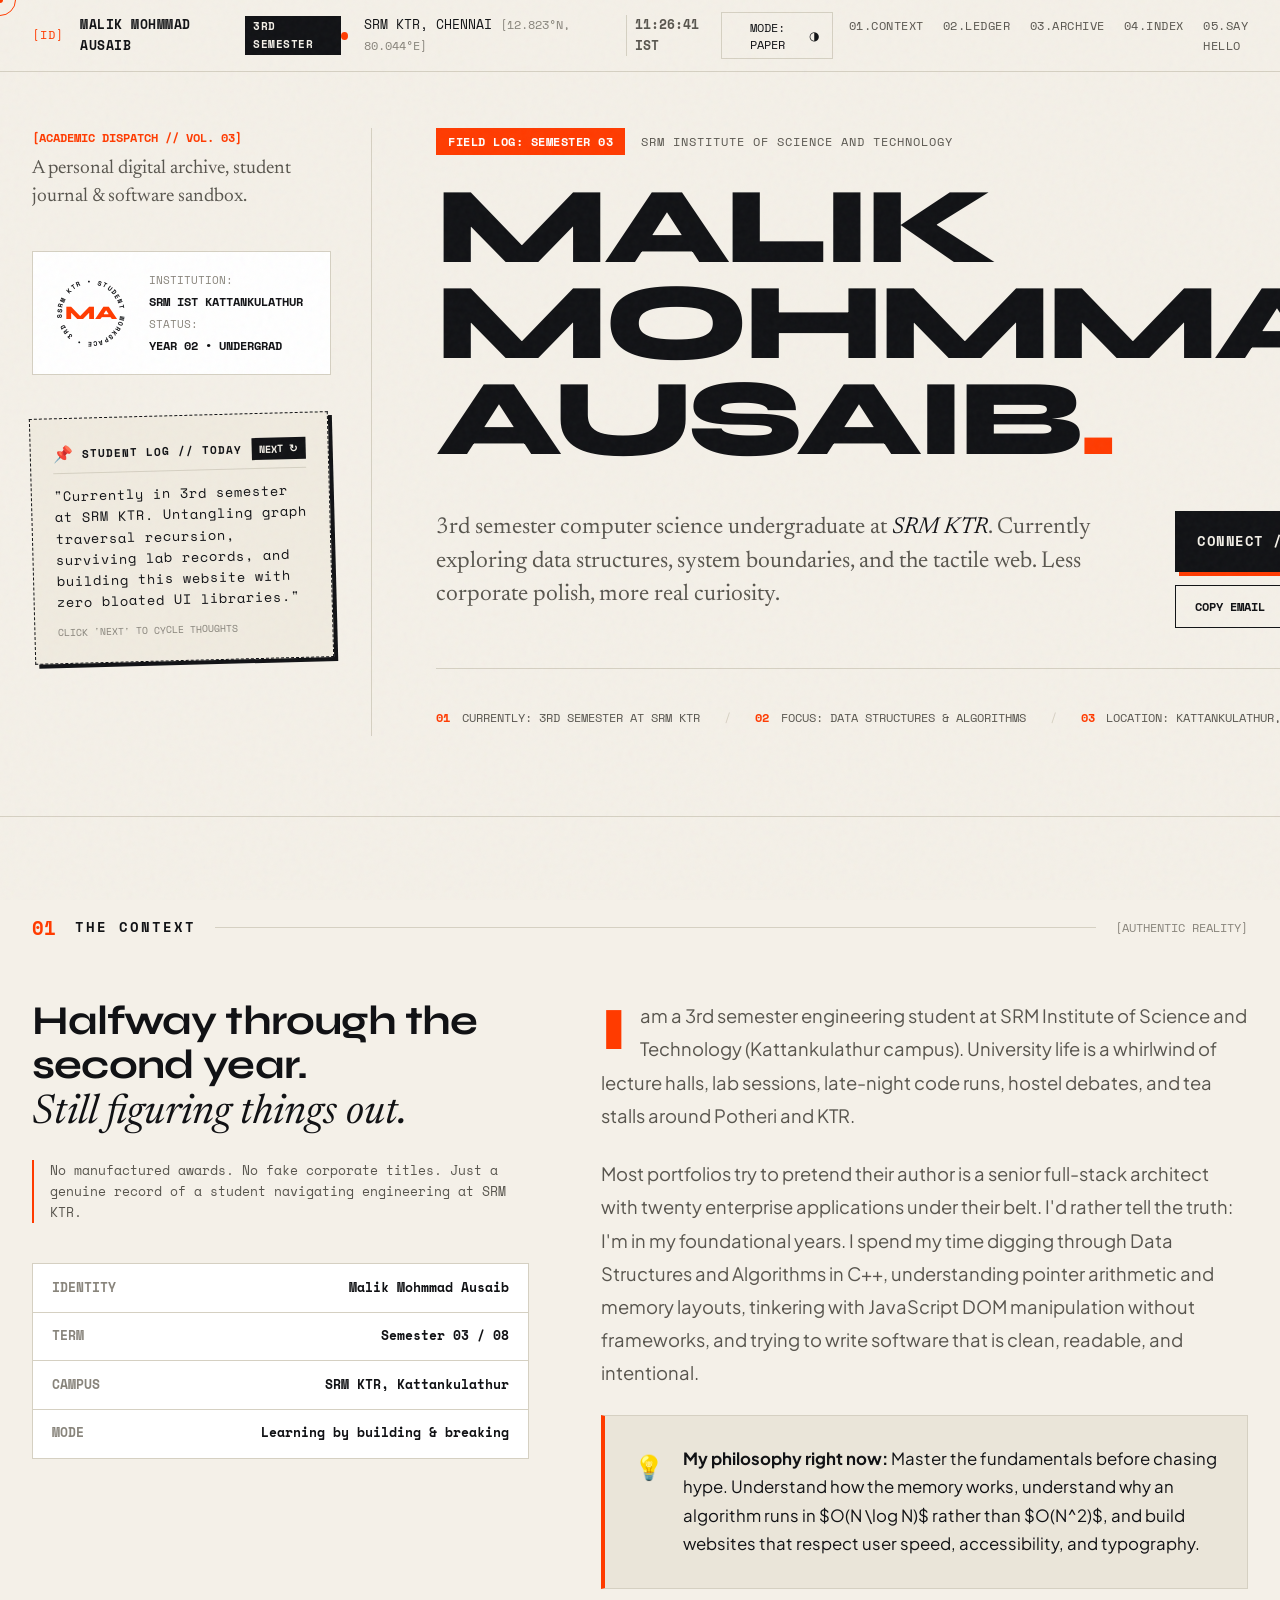
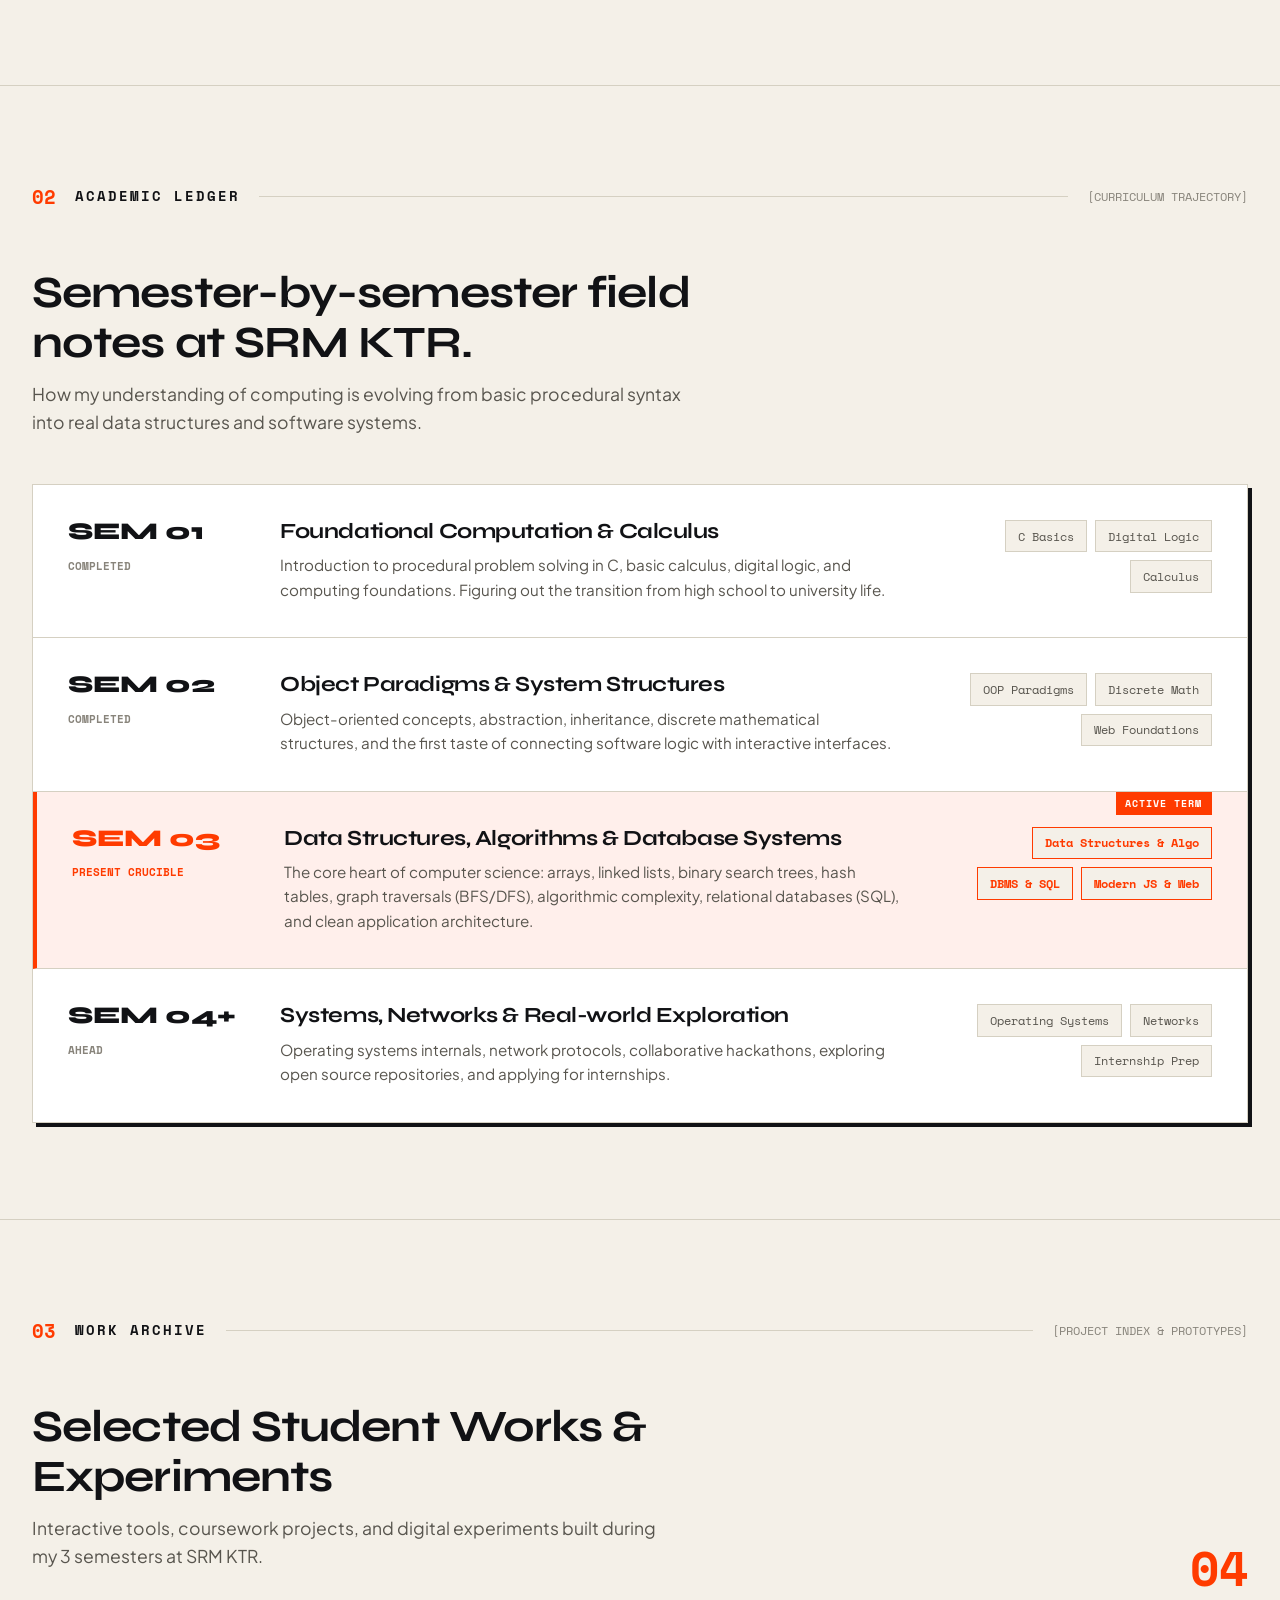
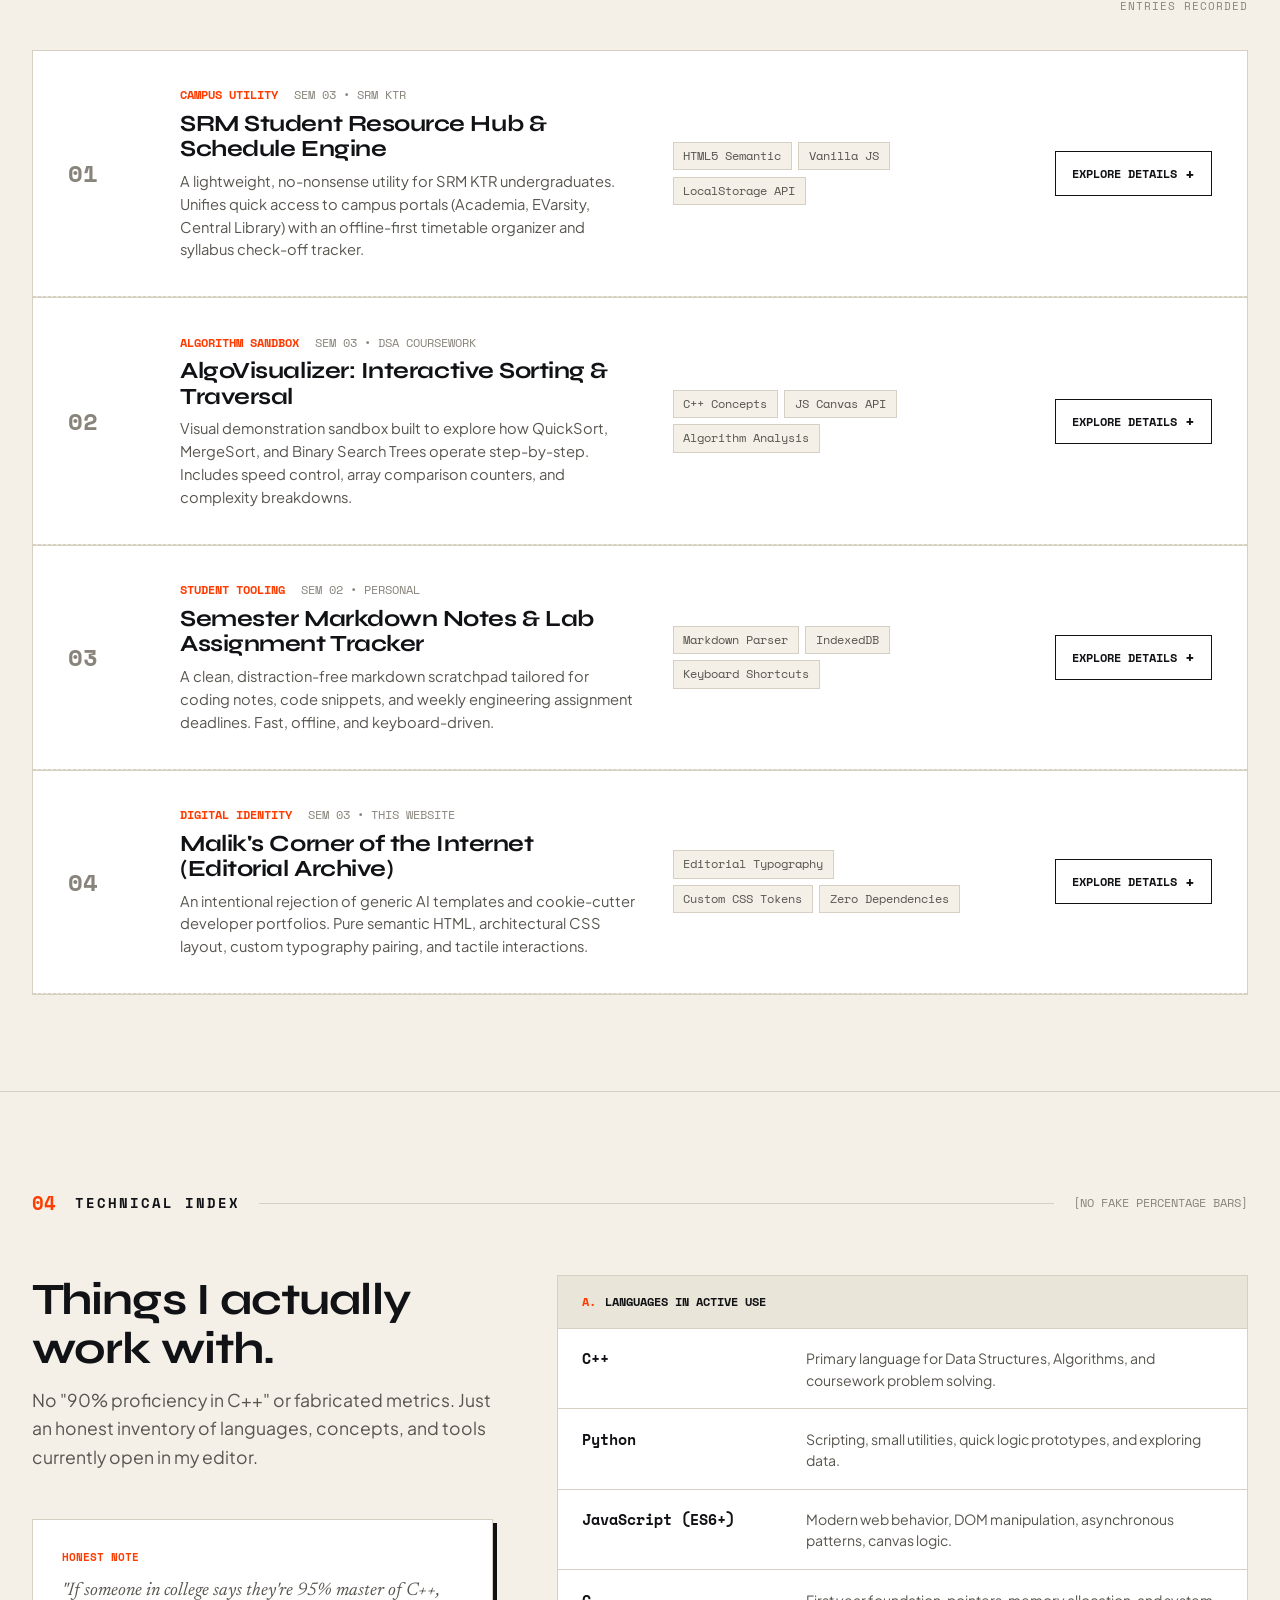
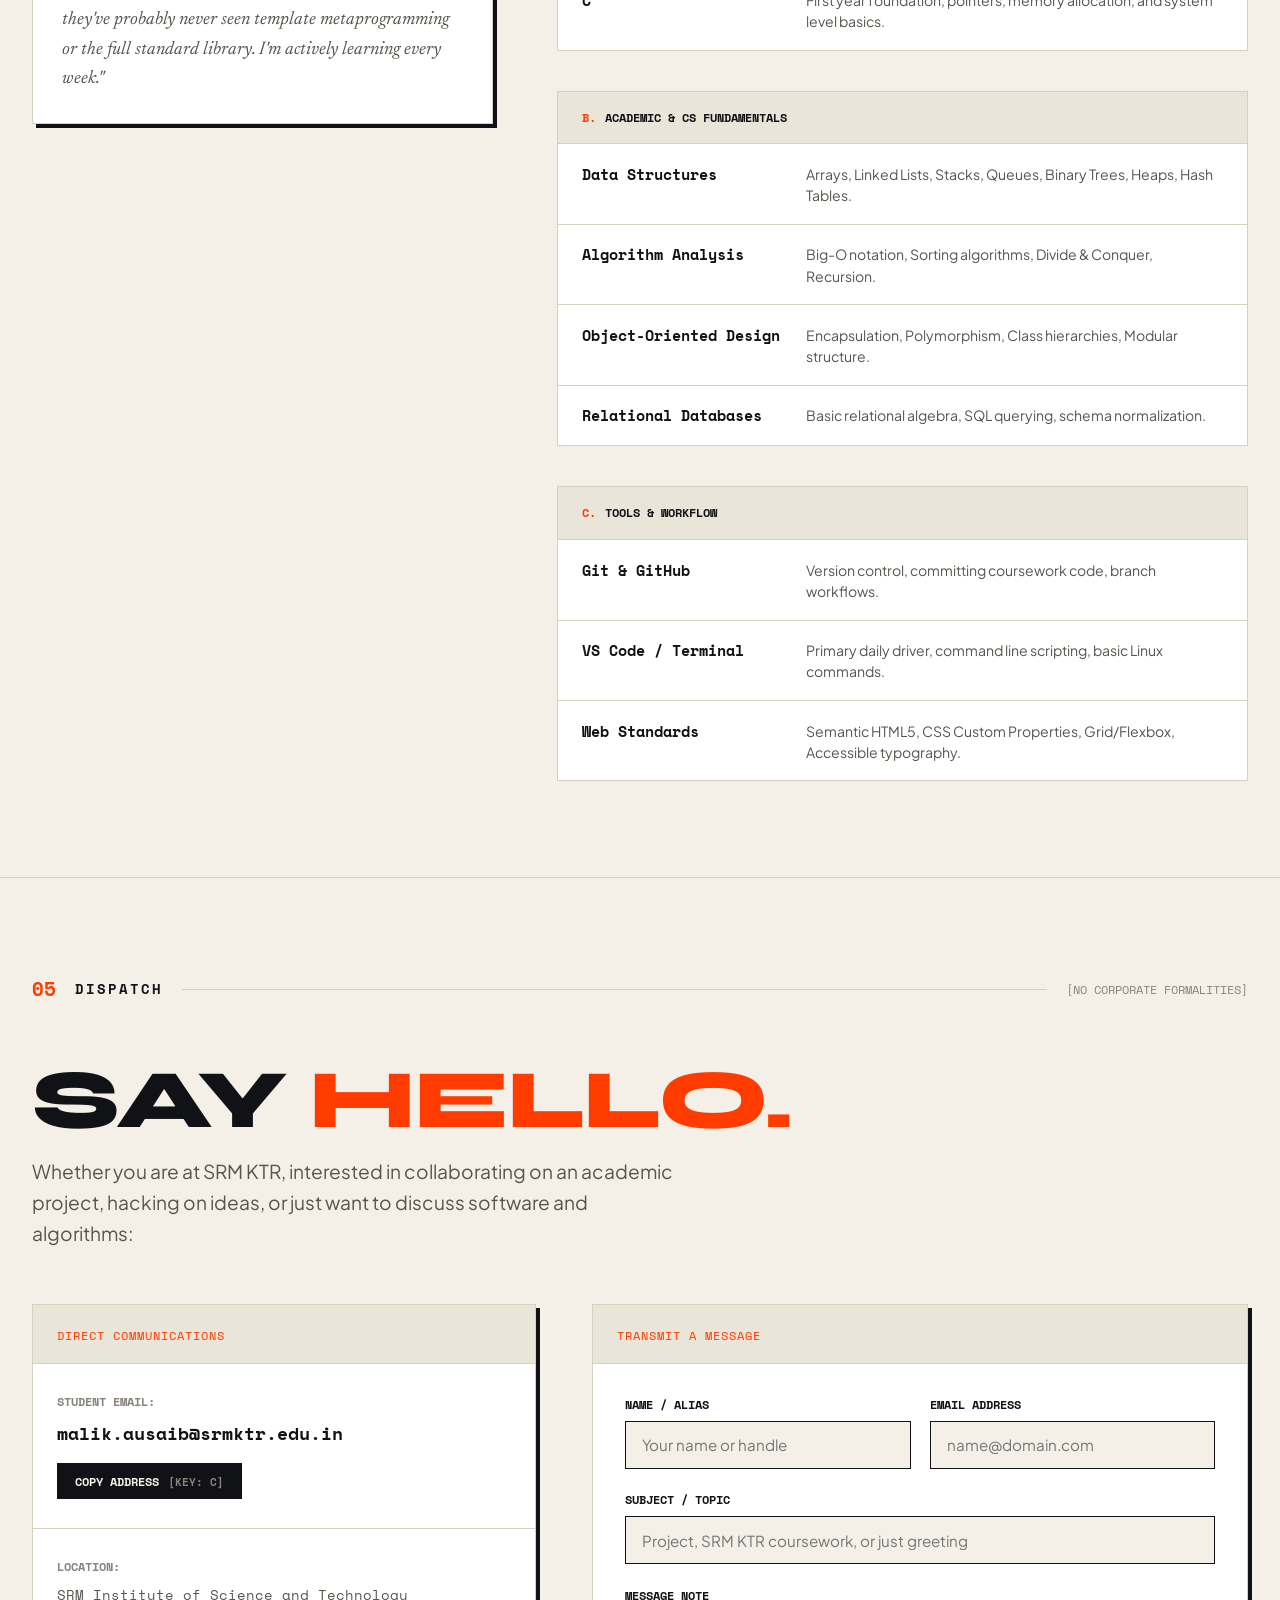
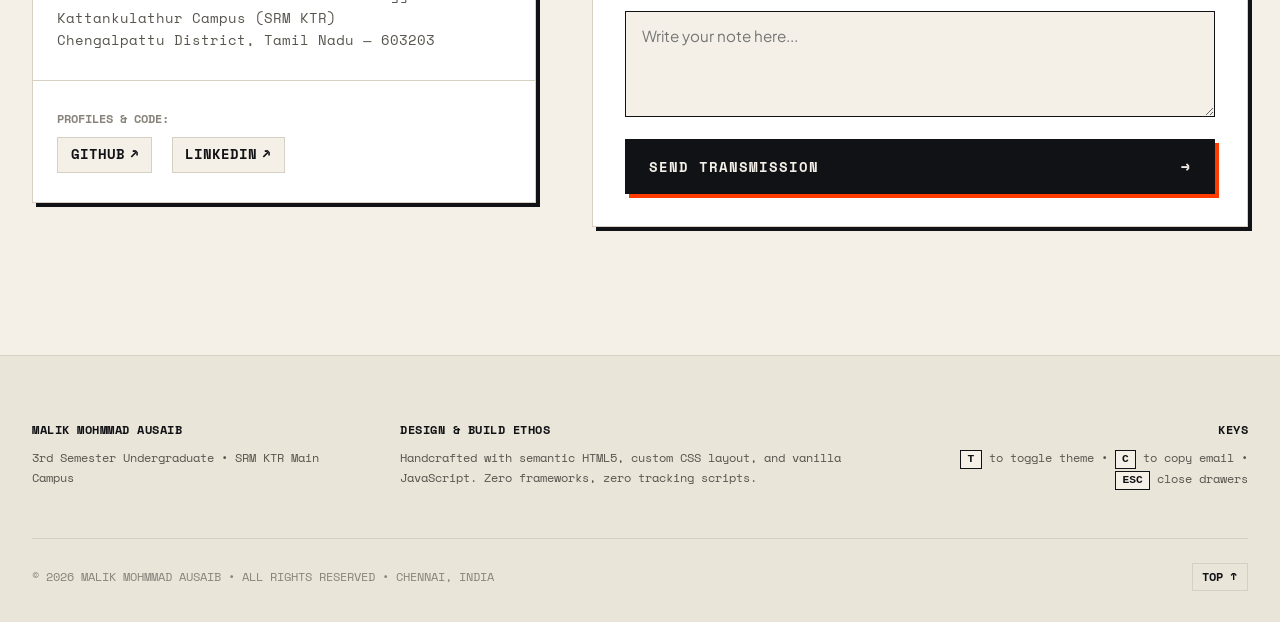
==== index.html @ dc7816d1 "Initial commit Created from https://vercel.com/new" ====
<!DOCTYPE html>
<html lang="en" data-theme="paper">
<head>
  <meta charset="UTF-8" />
  <meta name="viewport" content="width=device-width, initial-scale=1.0" />
  <title>Malik Mohmmad Ausaib — Student Index • SRM KTR (3rd Sem)</title>
  <meta name="description" content="Personal student archive & digital workspace of Malik Mohmmad Ausaib, 3rd semester undergraduate at SRM Institute of Science and Technology, Kattankulathur." />
  <meta name="keywords" content="Malik Mohmmad Ausaib, SRM KTR, SRM Institute of Science and Technology, 3rd Semester, Student Portfolio, Editorial Web, Computer Science" />
  <meta name="author" content="Malik Mohmmad Ausaib" />

  <!-- Distinctive Typography: Syne (Display), Newsreader (Editorial Serif), Space Mono (Technical Data), Plus Jakarta Sans (Reading) -->
  <link rel="preconnect" href="https://fonts.googleapis.com" />
  <link rel="preconnect" href="https://fonts.gstatic.com" crossorigin />
  <link href="https://fonts.googleapis.com/css2?family=Newsreader:ital,opsz,wght@0,6..72,300;0,6..72,400;1,6..72,300;1,6..72,400&family=Plus+Jakarta+Sans:wght@400;500;600;700&family=Space+Mono:ital,wght@0,400;0,700;1,400&family=Syne:wght@600;700;800&display=swap" rel="stylesheet" />

  <link rel="stylesheet" href="style.css" />
</head>
<body>
  <!-- Custom Subtle Cursor Follower -->
  <div class="custom-cursor" id="cursor" aria-hidden="true"></div>
  <div class="cursor-dot" id="cursor-dot" aria-hidden="true"></div>

  <!-- Noise / Paper Texture Overlay -->
  <div class="grain-overlay" aria-hidden="true"></div>

  <!-- Editorial Top Colophon & Status Bar -->
  <header class="top-bar" id="masthead">
    <div class="bar-col left-col">
      <span class="mono-label">[ID]</span>
      <a href="#cover" class="bar-name">MALIK MOHMMAD AUSAIB</a>
      <span class="sem-tag">3RD SEMESTER</span>
    </div>

    <div class="bar-col center-col">
      <span class="location-pulse"></span>
      <span class="location-text">SRM KTR, CHENNAI <span class="mono-coords">[12.823°N, 80.044°E]</span></span>
      <span class="time-readout" id="live-time">--:--:-- IST</span>
    </div>

    <div class="bar-col right-col">
      <button class="theme-toggle-btn" id="theme-toggle" aria-label="Toggle Paper / Ink Theme">
        <span class="toggle-mode-text">MODE: PAPER</span>
        <span class="toggle-icon">◑</span>
      </button>

      <nav class="quick-nav" aria-label="Quick jump">
        <a href="#context" class="q-link">01.CONTEXT</a>
        <a href="#ledger" class="q-link">02.LEDGER</a>
        <a href="#archive" class="q-link">03.ARCHIVE</a>
        <a href="#tools" class="q-link">04.INDEX</a>
        <a href="#dispatch" class="q-link">05.SAY HELLO</a>
      </nav>
    </div>
  </header>

  <main>
    <!-- Section 00: The Editorial Cover / Masthead -->
    <section class="cover-section" id="cover">
      <div class="cover-grid">
        <!-- Left Side: Editorial Details & Marginalia -->
        <div class="cover-marginalia">
          <div class="meta-block">
            <span class="meta-kicker">[ACADEMIC DISPATCH // VOL. 03]</span>
            <p class="meta-tagline">
              A personal digital archive, student journal & software sandbox.
            </p>
          </div>

          <div class="stamp-box">
            <div class="stamp-circle">
              <svg viewBox="0 0 100 100" class="rotating-text-svg">
                <path id="circlePath" d="M 50, 50 m -37, 0 a 37,37 0 1,1 74,0 a 37,37 0 1,1 -74,0" fill="transparent" />
                <text>
                  <textPath xlink:href="#circlePath">SRM KTR • STUDENT WORKSPACE • 3RD SEM •</textPath>
                </text>
              </svg>
              <span class="stamp-center">MA</span>
            </div>
            <div class="stamp-details">
              <span class="mono-sm">INSTITUTION:</span>
              <span class="bold-sm">SRM IST KATTANKULATHUR</span>
              <span class="mono-sm">STATUS:</span>
              <span class="bold-sm">YEAR 02 • UNDERGRAD</span>
            </div>
          </div>

          <!-- Interactive Student Sticky Scratchpad -->
          <div class="student-scratchpad" id="scratchpad">
            <div class="scratchpad-header">
              <span class="scratchpad-pin">📌</span>
              <span class="scratchpad-title">STUDENT LOG // TODAY</span>
              <button class="scratchpad-cycle-btn" id="cycle-note-btn" title="Cycle through student thoughts">NEXT ↻</button>
            </div>
            <p class="scratchpad-content" id="scratchpad-text">
              "Currently in 3rd semester at SRM KTR. Untangling graph traversal recursion, surviving lab records, and building this website with zero bloated UI libraries."
            </p>
            <div class="scratchpad-footer">
              <span class="scratchpad-meta">CLICK 'NEXT' TO CYCLE THOUGHTS</span>
            </div>
          </div>
        </div>

        <!-- Right Side: Massive Typographic Statement & Key Identity -->
        <div class="cover-hero-body">
          <div class="kicker-row">
            <span class="kicker-pill">FIELD LOG: SEMESTER 03</span>
            <span class="kicker-note">SRM INSTITUTE OF SCIENCE AND TECHNOLOGY</span>
          </div>

          <h1 class="monumental-name">
            <span class="name-line line-1">MALIK</span>
            <span class="name-line line-2">MOHMMAD</span>
            <span class="name-line line-3">AUSAIB<span class="period">.</span></span>
          </h1>

          <div class="cover-sub-bar">
            <p class="cover-statement">
              3rd semester computer science undergraduate at <em>SRM KTR</em>. 
              Currently exploring data structures, system boundaries, and the tactile web. 
              Less corporate polish, more real curiosity.
            </p>

            <div class="cover-actions">
              <a href="#dispatch" class="btn-editorial">
                <span>CONNECT / DISPATCH</span>
                <span class="arrow">→</span>
              </a>
              <button class="btn-text-copy" id="quick-email-copy" data-email="malik.ausaib@srmktr.edu.in">
                <span class="copy-label">COPY EMAIL</span>
                <span class="mono-email">malik.ausaib@srmktr.edu.in</span>
              </button>
            </div>
          </div>

          <div class="ticker-strip">
            <div class="ticker-item"><span>01</span> CURRENTLY: 3RD SEMESTER AT SRM KTR</div>
            <div class="ticker-divider">/</div>
            <div class="ticker-item"><span>02</span> FOCUS: DATA STRUCTURES & ALGORITHMS</div>
            <div class="ticker-divider">/</div>
            <div class="ticker-item"><span>03</span> LOCATION: KATTANKULATHUR, CHENNAI</div>
            <div class="ticker-divider">/</div>
            <div class="ticker-item"><span>04</span> STACK: C++, PYTHON, MODERN JS, VANILLA CSS</div>
          </div>
        </div>
      </div>
    </section>

    <!-- Section 01: The Situation / Real Student Context -->
    <section class="editorial-section" id="context">
      <div class="section-marker">
        <span class="marker-num">01</span>
        <span class="marker-title">THE CONTEXT</span>
        <span class="marker-line"></span>
        <span class="marker-tag">[AUTHENTIC REALITY]</span>
      </div>

      <div class="context-grid">
        <div class="context-aside">
          <h2 class="editorial-heading">
            Halfway through the second year.<br />
            <em>Still figuring things out.</em>
          </h2>
          <p class="aside-caption">
            No manufactured awards. No fake corporate titles. Just a genuine record of a student navigating engineering at SRM KTR.
          </p>

          <div class="vital-specs">
            <div class="spec-row">
              <span class="spec-key">IDENTITY</span>
              <span class="spec-val">Malik Mohmmad Ausaib</span>
            </div>
            <div class="spec-row">
              <span class="spec-key">TERM</span>
              <span class="spec-val">Semester 03 / 08</span>
            </div>
            <div class="spec-row">
              <span class="spec-key">CAMPUS</span>
              <span class="spec-val">SRM KTR, Kattankulathur</span>
            </div>
            <div class="spec-row">
              <span class="spec-key">MODE</span>
              <span class="spec-val">Learning by building & breaking</span>
            </div>
          </div>
        </div>

        <div class="context-narrative">
          <div class="narrative-paragraph drop-cap-para">
            I am a 3rd semester engineering student at SRM Institute of Science and Technology (Kattankulathur campus). University life is a whirlwind of lecture halls, lab sessions, late-night code runs, hostel debates, and tea stalls around Potheri and KTR.
          </div>
          <div class="narrative-paragraph">
            Most portfolios try to pretend their author is a senior full-stack architect with twenty enterprise applications under their belt. I'd rather tell the truth: I'm in my foundational years. I spend my time digging through Data Structures and Algorithms in C++, understanding pointer arithmetic and memory layouts, tinkering with JavaScript DOM manipulation without frameworks, and trying to write software that is clean, readable, and intentional.
          </div>
          <div class="narrative-paragraph highlight-box">
            <span class="box-icon">💡</span>
            <p>
              <strong>My philosophy right now:</strong> Master the fundamentals before chasing hype. Understand how the memory works, understand why an algorithm runs in $O(N \log N)$ rather than $O(N^2)$, and build websites that respect user speed, accessibility, and typography.
            </p>
          </div>
        </div>
      </div>
    </section>

    <!-- Section 02: Academic Ledger / Semester Logbook -->
    <section class="editorial-section" id="ledger">
      <div class="section-marker">
        <span class="marker-num">02</span>
        <span class="marker-title">ACADEMIC LEDGER</span>
        <span class="marker-line"></span>
        <span class="marker-tag">[CURRICULUM TRAJECTORY]</span>
      </div>

      <div class="ledger-intro">
        <h2 class="sub-editorial-title">Semester-by-semester field notes at SRM KTR.</h2>
        <p class="sub-editorial-desc">
          How my understanding of computing is evolving from basic procedural syntax into real data structures and software systems.
        </p>
      </div>

      <div class="ledger-table">
        <!-- Row 01 -->
        <div class="ledger-row completed">
          <div class="ledger-col-sem">
            <span class="sem-badge">SEM 01</span>
            <span class="sem-status">COMPLETED</span>
          </div>
          <div class="ledger-col-focus">
            <h3>Foundational Computation & Calculus</h3>
            <p>Introduction to procedural problem solving in C, basic calculus, digital logic, and computing foundations. Figuring out the transition from high school to university life.</p>
          </div>
          <div class="ledger-col-artifacts">
            <span class="artifact-tag">C Basics</span>
            <span class="artifact-tag">Digital Logic</span>
            <span class="artifact-tag">Calculus</span>
          </div>
        </div>

        <!-- Row 02 -->
        <div class="ledger-row completed">
          <div class="ledger-col-sem">
            <span class="sem-badge">SEM 02</span>
            <span class="sem-status">COMPLETED</span>
          </div>
          <div class="ledger-col-focus">
            <h3>Object Paradigms & System Structures</h3>
            <p>Object-oriented concepts, abstraction, inheritance, discrete mathematical structures, and the first taste of connecting software logic with interactive interfaces.</p>
          </div>
          <div class="ledger-col-artifacts">
            <span class="artifact-tag">OOP Paradigms</span>
            <span class="artifact-tag">Discrete Math</span>
            <span class="artifact-tag">Web Foundations</span>
          </div>
        </div>

        <!-- Row 03 (Active Term!) -->
        <div class="ledger-row current active-ledger-row">
          <div class="current-indicator">ACTIVE TERM</div>
          <div class="ledger-col-sem">
            <span class="sem-badge current-sem">SEM 03</span>
            <span class="sem-status in-progress">PRESENT CRUCIBLE</span>
          </div>
          <div class="ledger-col-focus">
            <h3>Data Structures, Algorithms & Database Systems</h3>
            <p>The core heart of computer science: arrays, linked lists, binary search trees, hash tables, graph traversals (BFS/DFS), algorithmic complexity, relational databases (SQL), and clean application architecture.</p>
          </div>
          <div class="ledger-col-artifacts">
            <span class="artifact-tag highlight">Data Structures & Algo</span>
            <span class="artifact-tag highlight">DBMS & SQL</span>
            <span class="artifact-tag highlight">Modern JS & Web</span>
          </div>
        </div>

        <!-- Row 04 -->
        <div class="ledger-row upcoming">
          <div class="ledger-col-sem">
            <span class="sem-badge">SEM 04+</span>
            <span class="sem-status">AHEAD</span>
          </div>
          <div class="ledger-col-focus">
            <h3>Systems, Networks & Real-world Exploration</h3>
            <p>Operating systems internals, network protocols, collaborative hackathons, exploring open source repositories, and applying for internships.</p>
          </div>
          <div class="ledger-col-artifacts">
            <span class="artifact-tag">Operating Systems</span>
            <span class="artifact-tag">Networks</span>
            <span class="artifact-tag">Internship Prep</span>
          </div>
        </div>
      </div>
    </section>

    <!-- Section 03: The Work & Experiments Archive -->
    <section class="editorial-section" id="archive">
      <div class="section-marker">
        <span class="marker-num">03</span>
        <span class="marker-title">WORK ARCHIVE</span>
        <span class="marker-line"></span>
        <span class="marker-tag">[PROJECT INDEX & PROTOTYPES]</span>
      </div>

      <div class="archive-header-row">
        <div>
          <h2 class="sub-editorial-title">Selected Student Works & Experiments</h2>
          <p class="sub-editorial-desc">Interactive tools, coursework projects, and digital experiments built during my 3 semesters at SRM KTR.</p>
        </div>
        <div class="archive-counter">
          <span class="count-num">04</span>
          <span class="count-label">ENTRIES RECORDED</span>
        </div>
      </div>

      <!-- Editorial Index List (Not generic cards!) -->
      <div class="archive-list">
        <!-- Entry 01 -->
        <article class="archive-entry" data-index="01">
          <div class="entry-main-row">
            <div class="entry-col-num">01</div>
            <div class="entry-col-info">
              <div class="entry-meta">
                <span class="entry-type">CAMPUS UTILITY</span>
                <span class="entry-term">SEM 03 • SRM KTR</span>
              </div>
              <h3 class="entry-title">SRM Student Resource Hub & Schedule Engine</h3>
              <p class="entry-brief">
                A lightweight, no-nonsense utility for SRM KTR undergraduates. Unifies quick access to campus portals (Academia, EVarsity, Central Library) with an offline-first timetable organizer and syllabus check-off tracker.
              </p>
            </div>
            <div class="entry-col-tech">
              <span>HTML5 Semantic</span>
              <span>Vanilla JS</span>
              <span>LocalStorage API</span>
            </div>
            <div class="entry-col-action">
              <button class="entry-expand-btn" aria-expanded="false" onclick="toggleEntryDetails(this)">
                <span class="btn-text">EXPLORE DETAILS</span>
                <span class="btn-symbol">+</span>
              </button>
            </div>
          </div>
          <div class="entry-drawer">
            <div class="drawer-inner">
              <div class="drawer-block">
                <h4>THE MOTIVATION</h4>
                <p>Navigating different SRM portals between lectures on mobile networks was frustratingly slow. Built this lightweight single-file web tool to store timetable sessions locally and provide immediate 1-tap links without authentication timeouts.</p>
              </div>
              <div class="drawer-block">
                <h4>WHAT I LEARNED</h4>
                <p>Handling client-side persistence with LocalStorage, designing for mobile viewport constraints, and avoiding bulky third-party CSS dependencies.</p>
              </div>
            </div>
          </div>
        </article>

        <!-- Entry 02 -->
        <article class="archive-entry" data-index="02">
          <div class="entry-main-row">
            <div class="entry-col-num">02</div>
            <div class="entry-col-info">
              <div class="entry-meta">
                <span class="entry-type">ALGORITHM SANDBOX</span>
                <span class="entry-term">SEM 03 • DSA COURSEWORK</span>
              </div>
              <h3 class="entry-title">AlgoVisualizer: Interactive Sorting & Traversal</h3>
              <p class="entry-brief">
                Visual demonstration sandbox built to explore how QuickSort, MergeSort, and Binary Search Trees operate step-by-step. Includes speed control, array comparison counters, and complexity breakdowns.
              </p>
            </div>
            <div class="entry-col-tech">
              <span>C++ Concepts</span>
              <span>JS Canvas API</span>
              <span>Algorithm Analysis</span>
            </div>
            <div class="entry-col-action">
              <button class="entry-expand-btn" aria-expanded="false" onclick="toggleEntryDetails(this)">
                <span class="btn-text">EXPLORE DETAILS</span>
                <span class="btn-symbol">+</span>
              </button>
            </div>
          </div>
          <div class="entry-drawer">
            <div class="drawer-inner">
              <div class="drawer-block">
                <h4>THE MOTIVATION</h4>
                <p>Understanding recursion trees and partition logic in QuickSort was difficult purely through static blackboard diagrams in class. Building the visualizer helped lock in invariant states.</p>
              </div>
              <div class="drawer-block">
                <h4>WHAT I LEARNED</h4>
                <p>Timing functions in asynchronous JavaScript, asynchronous step queues, and mapping algorithmic operations to HTML5 Canvas frame renders.</p>
              </div>
            </div>
          </div>
        </article>

        <!-- Entry 03 -->
        <article class="archive-entry" data-index="03">
          <div class="entry-main-row">
            <div class="entry-col-num">03</div>
            <div class="entry-col-info">
              <div class="entry-meta">
                <span class="entry-type">STUDENT TOOLING</span>
                <span class="entry-term">SEM 02 • PERSONAL</span>
              </div>
              <h3 class="entry-title">Semester Markdown Notes & Lab Assignment Tracker</h3>
              <p class="entry-brief">
                A clean, distraction-free markdown scratchpad tailored for coding notes, code snippets, and weekly engineering assignment deadlines. Fast, offline, and keyboard-driven.
              </p>
            </div>
            <div class="entry-col-tech">
              <span>Markdown Parser</span>
              <span>IndexedDB</span>
              <span>Keyboard Shortcuts</span>
            </div>
            <div class="entry-col-action">
              <button class="entry-expand-btn" aria-expanded="false" onclick="toggleEntryDetails(this)">
                <span class="btn-text">EXPLORE DETAILS</span>
                <span class="btn-symbol">+</span>
              </button>
            </div>
          </div>
          <div class="entry-drawer">
            <div class="drawer-inner">
              <div class="drawer-block">
                <h4>THE MOTIVATION</h4>
                <p>Commercial note apps are overloaded with bloat and slow load times. I needed something that opened in 50 milliseconds during laboratory sessions to paste code snippets.</p>
              </div>
              <div class="drawer-block">
                <h4>WHAT I LEARNED</h4>
                <p>Building custom regex-based markdown parsers, managing browser tab focus, and local file exports via JavaScript Blob API.</p>
              </div>
            </div>
          </div>
        </article>

        <!-- Entry 04 -->
        <article class="archive-entry" data-index="04">
          <div class="entry-main-row">
            <div class="entry-col-num">04</div>
            <div class="entry-col-info">
              <div class="entry-meta">
                <span class="entry-type">DIGITAL IDENTITY</span>
                <span class="entry-term">SEM 03 • THIS WEBSITE</span>
              </div>
              <h3 class="entry-title">Malik's Corner of the Internet (Editorial Archive)</h3>
              <p class="entry-brief">
                An intentional rejection of generic AI templates and cookie-cutter developer portfolios. Pure semantic HTML, architectural CSS layout, custom typography pairing, and tactile interactions.
              </p>
            </div>
            <div class="entry-col-tech">
              <span>Editorial Typography</span>
              <span>Custom CSS Tokens</span>
              <span>Zero Dependencies</span>
            </div>
            <div class="entry-col-action">
              <button class="entry-expand-btn" aria-expanded="false" onclick="toggleEntryDetails(this)">
                <span class="btn-text">EXPLORE DETAILS</span>
                <span class="btn-symbol">+</span>
              </button>
            </div>
          </div>
          <div class="entry-drawer">
            <div class="drawer-inner">
              <div class="drawer-block">
                <h4>THE MOTIVATION</h4>
                <p>To have an honest personal corner on the web that represents who I actually am as a 3rd semester student at SRM KTR, without the corporate veneer.</p>
              </div>
              <div class="drawer-block">
                <h4>WHAT I LEARNED</h4>
                <p>High-contrast typographic hierarchy, accessible theme flipping, and designing personality-driven interfaces that load under 100ms.</p>
              </div>
            </div>
          </div>
        </article>
      </div>
    </section>

    <!-- Section 04: Technical Index / What I Actually Work With -->
    <section class="editorial-section" id="tools">
      <div class="section-marker">
        <span class="marker-num">04</span>
        <span class="marker-title">TECHNICAL INDEX</span>
        <span class="marker-line"></span>
        <span class="marker-tag">[NO FAKE PERCENTAGE BARS]</span>
      </div>

      <div class="tools-grid">
        <div class="tools-intro">
          <h2 class="sub-editorial-title">Things I actually work with.</h2>
          <p class="sub-editorial-desc">
            No "90% proficiency in C++" or fabricated metrics. Just an honest inventory of languages, concepts, and tools currently open in my editor.
          </p>

          <div class="student-quote-card">
            <span class="quote-tag">HONEST NOTE</span>
            <p>"If someone in college says they're 95% master of C++, they've probably never seen template metaprogramming or the full standard library. I'm actively learning every week."</p>
          </div>
        </div>

        <div class="tools-directory">
          <!-- Category 1 -->
          <div class="directory-group">
            <div class="group-header">
              <span class="group-num">A.</span>
              <span class="group-name">LANGUAGES IN ACTIVE USE</span>
            </div>
            <div class="group-items">
              <div class="tech-row">
                <span class="tech-name">C++</span>
                <span class="tech-annotation">Primary language for Data Structures, Algorithms, and coursework problem solving.</span>
              </div>
              <div class="tech-row">
                <span class="tech-name">Python</span>
                <span class="tech-annotation">Scripting, small utilities, quick logic prototypes, and exploring data.</span>
              </div>
              <div class="tech-row">
                <span class="tech-name">JavaScript (ES6+)</span>
                <span class="tech-annotation">Modern web behavior, DOM manipulation, asynchronous patterns, canvas logic.</span>
              </div>
              <div class="tech-row">
                <span class="tech-name">C</span>
                <span class="tech-annotation">First year foundation, pointers, memory allocation, and system level basics.</span>
              </div>
            </div>
          </div>

          <!-- Category 2 -->
          <div class="directory-group">
            <div class="group-header">
              <span class="group-num">B.</span>
              <span class="group-name">ACADEMIC & CS FUNDAMENTALS</span>
            </div>
            <div class="group-items">
              <div class="tech-row">
                <span class="tech-name">Data Structures</span>
                <span class="tech-annotation">Arrays, Linked Lists, Stacks, Queues, Binary Trees, Heaps, Hash Tables.</span>
              </div>
              <div class="tech-row">
                <span class="tech-name">Algorithm Analysis</span>
                <span class="tech-annotation">Big-O notation, Sorting algorithms, Divide & Conquer, Recursion.</span>
              </div>
              <div class="tech-row">
                <span class="tech-name">Object-Oriented Design</span>
                <span class="tech-annotation">Encapsulation, Polymorphism, Class hierarchies, Modular structure.</span>
              </div>
              <div class="tech-row">
                <span class="tech-name">Relational Databases</span>
                <span class="tech-annotation">Basic relational algebra, SQL querying, schema normalization.</span>
              </div>
            </div>
          </div>

          <!-- Category 3 -->
          <div class="directory-group">
            <div class="group-header">
              <span class="group-num">C.</span>
              <span class="group-name">TOOLS & WORKFLOW</span>
            </div>
            <div class="group-items">
              <div class="tech-row">
                <span class="tech-name">Git & GitHub</span>
                <span class="tech-annotation">Version control, committing coursework code, branch workflows.</span>
              </div>
              <div class="tech-row">
                <span class="tech-name">VS Code / Terminal</span>
                <span class="tech-annotation">Primary daily driver, command line scripting, basic Linux commands.</span>
              </div>
              <div class="tech-row">
                <span class="tech-name">Web Standards</span>
                <span class="tech-annotation">Semantic HTML5, CSS Custom Properties, Grid/Flexbox, Accessible typography.</span>
              </div>
            </div>
          </div>
        </div>
      </div>
    </section>

    <!-- Section 05: Dispatch / Say Hello -->
    <section class="editorial-section dispatch-section" id="dispatch">
      <div class="section-marker">
        <span class="marker-num">05</span>
        <span class="marker-title">DISPATCH</span>
        <span class="marker-line"></span>
        <span class="marker-tag">[NO CORPORATE FORMALITIES]</span>
      </div>

      <div class="dispatch-container">
        <div class="dispatch-masthead">
          <h2 class="dispatch-big-text">
            SAY <span class="accent-text">HELLO.</span>
          </h2>
          <p class="dispatch-subtitle">
            Whether you are at SRM KTR, interested in collaborating on an academic project, hacking on ideas, or just want to discuss software and algorithms:
          </p>
        </div>

        <div class="dispatch-grid">
          <!-- Left: Direct Contact Options -->
          <div class="dispatch-links-card">
            <div class="dispatch-card-header">
              <span class="mono-label">DIRECT COMMUNICATIONS</span>
            </div>

            <!-- Email Box -->
            <div class="email-action-box">
              <span class="box-label">STUDENT EMAIL:</span>
              <a href="mailto:malik.ausaib@srmktr.edu.in" class="email-link" id="email-link-text">malik.ausaib@srmktr.edu.in</a>
              <button class="btn-copy-tactile" id="copy-email-btn" title="Click to copy to clipboard">
                <span id="copy-btn-label">COPY ADDRESS</span>
                <span class="key-shortcut">[KEY: C]</span>
              </button>
            </div>

            <!-- Location & Campus Box -->
            <div class="campus-location-box">
              <span class="box-label">LOCATION:</span>
              <p class="campus-address">
                SRM Institute of Science and Technology<br />
                Kattankulathur Campus (SRM KTR)<br />
                Chengalpattu District, Tamil Nadu — 603203
              </p>
            </div>

            <!-- Social Links -->
            <div class="social-channels">
              <span class="box-label">PROFILES & CODE:</span>
              <div class="social-row">
                <a href="https://github.com" target="_blank" rel="noopener noreferrer" class="social-text-link">
                  <span>GITHUB</span>
                  <span class="arrow-diag">↗</span>
                </a>
                <a href="https://linkedin.com" target="_blank" rel="noopener noreferrer" class="social-text-link">
                  <span>LINKEDIN</span>
                  <span class="arrow-diag">↗</span>
                </a>
              </div>
            </div>
          </div>

          <!-- Right: Minimalist Message Form -->
          <div class="dispatch-form-card">
            <div class="dispatch-card-header">
              <span class="mono-label">TRANSMIT A MESSAGE</span>
            </div>

            <form class="minimal-form" id="student-contact-form">
              <div class="form-row">
                <div class="form-field">
                  <label for="form-name">NAME / ALIAS</label>
                  <input type="text" id="form-name" name="name" placeholder="Your name or handle" required />
                </div>
                <div class="form-field">
                  <label for="form-email">EMAIL ADDRESS</label>
                  <input type="email" id="form-email" name="email" placeholder="name@domain.com" required />
                </div>
              </div>

              <div class="form-field">
                <label for="form-subject">SUBJECT / TOPIC</label>
                <input type="text" id="form-subject" name="subject" placeholder="Project, SRM KTR coursework, or just greeting" required />
              </div>

              <div class="form-field">
                <label for="form-message">MESSAGE NOTE</label>
                <textarea id="form-message" name="message" rows="4" placeholder="Write your note here..." required></textarea>
              </div>

              <button type="submit" class="btn-submit-editorial" id="form-submit-btn">
                <span>SEND TRANSMISSION</span>
                <span class="btn-arrow">→</span>
              </button>

              <div class="form-toast" id="form-toast" role="status" aria-live="polite"></div>
            </form>
          </div>
        </div>
      </div>
    </section>
  </main>

  <!-- Editorial Colophon Footer -->
  <footer class="colophon-footer">
    <div class="colophon-inner">
      <div class="colophon-block">
        <span class="colophon-title">MALIK MOHMMAD AUSAIB</span>
        <p class="colophon-desc">3rd Semester Undergraduate • SRM KTR Main Campus</p>
      </div>

      <div class="colophon-block">
        <span class="colophon-title">DESIGN & BUILD ETHOS</span>
        <p class="colophon-desc">Handcrafted with semantic HTML5, custom CSS layout, and vanilla JavaScript. Zero frameworks, zero tracking scripts.</p>
      </div>

      <div class="colophon-block text-right">
        <span class="colophon-title">KEYS</span>
        <p class="colophon-desc"><kbd>T</kbd> to toggle theme • <kbd>C</kbd> to copy email • <kbd>ESC</kbd> close drawers</p>
      </div>
    </div>
    <div class="colophon-bottom">
      <span>© 2026 MALIK MOHMMAD AUSAIB • ALL RIGHTS RESERVED • CHENNAI, INDIA</span>
      <a href="#cover" class="back-to-top">TOP ↑</a>
    </div>
  </footer>

  <!-- Notification Banner -->
  <div class="tactile-banner" id="banner" role="alert" aria-live="polite">
    <span class="banner-dot"></span>
    <span class="banner-text" id="banner-text">Email address copied to clipboard.</span>
  </div>

  <script src="app.js"></script>
</body>
</html>
---- style.css ----
/* ==========================================================================
   Malik Mohmmad Ausaib — Student Workspace & Digital Identity
   Style: Editorial Archive • Warm Paper / Obsidian Ink • Asymmetric Brutalism
   SRM KTR • 3rd Semester
   ========================================================================== */

:root {
  /* Theme: Paper (Default) */
  --bg-canvas: #f4f0e8;
  --bg-surface: #eae5d9;
  --bg-card: #ffffff;
  --bg-card-tint: #f0ebe0;
  --text-ink: #111215;
  --text-secondary: #58554e;
  --text-muted: #88847b;
  --rule: #d5d0c2;
  --rule-dark: #111215;

  /* Signature Accent */
  --accent: #ff3b00; /* Electric Vermilion */
  --accent-tint: rgba(255, 59, 0, 0.08);
  --accent-contrast: #ffffff;

  /* Typography */
  --font-display: 'Syne', -apple-system, sans-serif;
  --font-serif: 'Newsreader', Georgia, serif;
  --font-mono: 'Space Mono', monospace;
  --font-sans: 'Plus Jakarta Sans', -apple-system, sans-serif;

  /* Shadows & Tactile Borders */
  --shadow-hard: 4px 4px 0 var(--text-ink);
  --shadow-hard-lg: 8px 8px 0 var(--text-ink);
  --shadow-hard-accent: 4px 4px 0 var(--accent);

  /* Transitions */
  --ease-snappy: cubic-bezier(0.16, 1, 0.3, 1);
  --speed: 0.25s;
}

/* Invert Mode: Obsidian Ink */
[data-theme="ink"] {
  --bg-canvas: #0c0d10;
  --bg-surface: #14161c;
  --bg-card: #181a22;
  --bg-card-tint: #1c1e28;
  --text-ink: #f2efe7;
  --text-secondary: #a29e94;
  --text-muted: #6e6a62;
  --rule: #262933;
  --rule-dark: #f2efe7;

  --accent: #ff4714;
  --accent-tint: rgba(255, 71, 20, 0.15);
  --accent-contrast: #0c0d10;

  --shadow-hard: 4px 4px 0 var(--accent);
  --shadow-hard-lg: 8px 8px 0 var(--accent);
  --shadow-hard-accent: 4px 4px 0 #ffffff;
}

/* Reset & Global */
*, *::before, *::after {
  box-sizing: border-box;
  margin: 0;
  padding: 0;
}

html {
  scroll-behavior: smooth;
  font-size: 16px;
}

body {
  background-color: var(--bg-canvas);
  color: var(--text-ink);
  font-family: var(--font-sans);
  line-height: 1.6;
  overflow-x: hidden;
  position: relative;
  transition: background-color 0.35s ease, color 0.35s ease;
  cursor: default;
}

/* Subtle Grain / Newsprint texture */
.grain-overlay {
  position: fixed;
  inset: 0;
  pointer-events: none;
  z-index: 9999;
  opacity: 0.035;
  background-image: url("data:image/svg+xml,%3Csvg viewBox='0 0 200 200' xmlns='http://www.w3.org/2000/svg'%3E%3Cfilter id='noiseFilter'%3E%3CfeTurbulence type='fractalNoise' baseFrequency='0.8' numOctaves='3' stitchTiles='stitch'/%3E%3C/filter%3E%3Crect width='100%25' height='100%25' filter='url(%23noiseFilter)'/%3E%3C/svg%3E");
}

/* Custom Minimal Dot Cursor */
.custom-cursor {
  position: fixed;
  top: 0;
  left: 0;
  width: 32px;
  height: 32px;
  border: 1px solid var(--accent);
  border-radius: 50%;
  pointer-events: none;
  z-index: 10000;
  transform: translate(-50%, -50%);
  transition: width 0.2s, height 0.2s, border-color 0.2s, opacity 0.2s;
  display: none;
}

.cursor-dot {
  position: fixed;
  top: 0;
  left: 0;
  width: 6px;
  height: 6px;
  background: var(--accent);
  border-radius: 50%;
  pointer-events: none;
  z-index: 10001;
  transform: translate(-50%, -50%);
  display: none;
}

@media (pointer: fine) {
  .custom-cursor, .cursor-dot {
    display: block;
  }
}

/* Typography Utilities */
h1, h2, h3, h4 {
  font-family: var(--font-display);
  font-weight: 700;
  line-height: 1.1;
  letter-spacing: -0.02em;
}

em {
  font-family: var(--font-serif);
  font-weight: 400;
  font-style: italic;
  letter-spacing: 0;
}

.mono-label {
  font-family: var(--font-mono);
  font-size: 0.72rem;
  text-transform: uppercase;
  letter-spacing: 1px;
  color: var(--accent);
}

.mono-sm {
  font-family: var(--font-mono);
  font-size: 0.7rem;
  color: var(--text-muted);
}

.bold-sm {
  font-family: var(--font-mono);
  font-size: 0.75rem;
  font-weight: 700;
  color: var(--text-ink);
}

/* ==========================================================================
   Editorial Top Bar / Colophon
   ========================================================================== */
.top-bar {
  position: sticky;
  top: 0;
  left: 0;
  width: 100%;
  background: var(--bg-canvas);
  border-bottom: 1px solid var(--rule);
  padding: 0.75rem 2rem;
  display: flex;
  align-items: center;
  justify-content: space-between;
  z-index: 100;
  font-family: var(--font-mono);
  font-size: 0.8rem;
  transition: border-color 0.35s ease, background-color 0.35s ease;
}

.bar-col {
  display: flex;
  align-items: center;
  gap: 1rem;
}

.bar-name {
  font-weight: 700;
  text-decoration: none;
  color: var(--text-ink);
  letter-spacing: 0.5px;
}

.bar-name:hover {
  color: var(--accent);
}

.sem-tag {
  background: var(--text-ink);
  color: var(--bg-canvas);
  padding: 0.15rem 0.55rem;
  font-size: 0.68rem;
  font-weight: 700;
  letter-spacing: 0.5px;
}

.location-pulse {
  width: 8px;
  height: 8px;
  background: var(--accent);
  border-radius: 50%;
  animation: pulseDot 2s infinite;
}

@keyframes pulseDot {
  0% { transform: scale(0.9); opacity: 0.8; }
  50% { transform: scale(1.3); opacity: 1; }
  100% { transform: scale(0.9); opacity: 0.8; }
}

.mono-coords {
  color: var(--text-muted);
  font-size: 0.72rem;
}

.time-readout {
  color: var(--text-secondary);
  font-weight: 700;
  padding-left: 0.5rem;
  border-left: 1px solid var(--rule);
}

.theme-toggle-btn {
  background: transparent;
  border: 1px solid var(--rule);
  padding: 0.35rem 0.8rem;
  font-family: var(--font-mono);
  font-size: 0.72rem;
  cursor: pointer;
  color: var(--text-ink);
  display: flex;
  align-items: center;
  gap: 0.5rem;
  transition: all var(--speed);
}

.theme-toggle-btn:hover {
  border-color: var(--text-ink);
  background: var(--text-ink);
  color: var(--bg-canvas);
}

.quick-nav {
  display: flex;
  gap: 1.2rem;
}

.q-link {
  color: var(--text-secondary);
  text-decoration: none;
  font-size: 0.75rem;
  letter-spacing: 0.5px;
  transition: color var(--speed);
  position: relative;
}

.q-link:hover {
  color: var(--accent);
}

/* ==========================================================================
   Section 00: Cover / Masthead
   ========================================================================== */
.cover-section {
  padding: 3.5rem 2rem 5rem;
  border-bottom: 1px solid var(--rule);
  position: relative;
}

.cover-grid {
  display: grid;
  grid-template-columns: 340px 1fr;
  gap: 4rem;
  max-width: 1400px;
  margin: 0 auto;
}

/* Marginalia (Left column) */
.cover-marginalia {
  display: flex;
  flex-direction: column;
  gap: 2.5rem;
  border-right: 1px solid var(--rule);
  padding-right: 2.5rem;
}

.meta-kicker {
  font-family: var(--font-mono);
  font-size: 0.75rem;
  font-weight: 700;
  color: var(--accent);
  display: block;
  margin-bottom: 0.5rem;
}

.meta-tagline {
  font-family: var(--font-serif);
  font-size: 1.2rem;
  color: var(--text-secondary);
  line-height: 1.45;
}

/* Physical Stamp / Seal */
.stamp-box {
  display: flex;
  align-items: center;
  gap: 1.2rem;
  padding: 1.2rem;
  border: 1px solid var(--rule);
  background: var(--bg-card);
  position: relative;
}

.stamp-circle {
  width: 78px;
  height: 78px;
  position: relative;
  flex-shrink: 0;
}

.rotating-text-svg {
  width: 100%;
  height: 100%;
  animation: rotateSeal 25s linear infinite;
  transform-origin: center;
}

.rotating-text-svg text {
  font-family: var(--font-mono);
  font-size: 8.5px;
  fill: var(--text-ink);
  letter-spacing: 1.5px;
  font-weight: 700;
}

@keyframes rotateSeal {
  100% { transform: rotate(360deg); }
}

.stamp-center {
  position: absolute;
  top: 50%;
  left: 50%;
  transform: translate(-50%, -50%);
  font-family: var(--font-display);
  font-weight: 800;
  font-size: 1.2rem;
  color: var(--accent);
}

.stamp-details {
  display: flex;
  flex-direction: column;
  gap: 0.2rem;
}

/* Student Sticky Scratchpad */
.student-scratchpad {
  background: var(--bg-card-tint);
  border: 1px dashed var(--rule-dark);
  padding: 1.4rem;
  transform: rotate(-1.5deg);
  transition: transform 0.3s var(--ease-snappy), box-shadow 0.3s var(--ease-snappy);
  box-shadow: var(--shadow-hard);
  position: relative;
}

.student-scratchpad:hover {
  transform: rotate(0deg) translateY(-2px);
}

.scratchpad-header {
  display: flex;
  justify-content: space-between;
  align-items: center;
  margin-bottom: 0.75rem;
  padding-bottom: 0.4rem;
  border-bottom: 1px solid var(--rule);
}

.scratchpad-pin {
  font-size: 1rem;
}

.scratchpad-title {
  font-family: var(--font-mono);
  font-size: 0.7rem;
  font-weight: 700;
  letter-spacing: 1px;
}

.scratchpad-cycle-btn {
  background: var(--text-ink);
  color: var(--bg-canvas);
  border: none;
  padding: 0.2rem 0.5rem;
  font-family: var(--font-mono);
  font-size: 0.65rem;
  font-weight: 700;
  cursor: pointer;
}

.scratchpad-cycle-btn:hover {
  background: var(--accent);
  color: #fff;
}

.scratchpad-content {
  font-family: var(--font-mono);
  font-size: 0.85rem;
  line-height: 1.55;
  color: var(--text-ink);
  min-height: 75px;
}

.scratchpad-footer {
  margin-top: 0.75rem;
  font-family: var(--font-mono);
  font-size: 0.62rem;
  color: var(--text-muted);
}

/* Right Side: Monumental Typographic Cover */
.cover-hero-body {
  display: flex;
  flex-direction: column;
  justify-content: space-between;
}

.kicker-row {
  display: flex;
  align-items: center;
  gap: 1rem;
  margin-bottom: 1.5rem;
}

.kicker-pill {
  font-family: var(--font-mono);
  font-size: 0.75rem;
  font-weight: 700;
  background: var(--accent);
  color: var(--accent-contrast);
  padding: 0.25rem 0.75rem;
  letter-spacing: 0.5px;
}

.kicker-note {
  font-family: var(--font-mono);
  font-size: 0.75rem;
  color: var(--text-secondary);
  letter-spacing: 1px;
}

/* Monumental Name Display */
.monumental-name {
  display: flex;
  flex-direction: column;
  font-size: clamp(3.8rem, 8.5vw, 8.5rem);
  line-height: 0.88;
  font-weight: 800;
  letter-spacing: -0.04em;
  margin-bottom: 2.8rem;
  user-select: none;
}

.name-line {
  display: block;
  transition: transform 0.3s var(--ease-snappy), color 0.3s var(--ease-snappy);
}

.name-line:hover {
  color: var(--accent);
  transform: translateX(12px);
}

.monumental-name .period {
  color: var(--accent);
}

/* Cover Sub-Bar */
.cover-sub-bar {
  display: grid;
  grid-template-columns: 1.3fr 1fr;
  gap: 2.5rem;
  align-items: flex-start;
  padding-bottom: 2.5rem;
  border-bottom: 1px solid var(--rule);
  margin-bottom: 2rem;
}

.cover-statement {
  font-family: var(--font-serif);
  font-size: clamp(1.15rem, 1.8vw, 1.55rem);
  line-height: 1.45;
  color: var(--text-secondary);
}

.cover-statement em {
  color: var(--text-ink);
  font-weight: 400;
}

.cover-actions {
  display: flex;
  flex-direction: column;
  gap: 0.85rem;
}

.btn-editorial {
  display: inline-flex;
  align-items: center;
  justify-content: space-between;
  padding: 1rem 1.4rem;
  background: var(--text-ink);
  color: var(--bg-canvas);
  text-decoration: none;
  font-family: var(--font-mono);
  font-weight: 700;
  font-size: 0.85rem;
  letter-spacing: 0.5px;
  box-shadow: var(--shadow-hard-accent);
  transition: all var(--speed) var(--ease-snappy);
}

.btn-editorial:hover {
  background: var(--accent);
  color: #fff;
  transform: translate(-2px, -2px);
  box-shadow: 6px 6px 0 var(--text-ink);
}

.btn-editorial .arrow {
  font-size: 1.1rem;
  transition: transform var(--speed);
}

.btn-editorial:hover .arrow {
  transform: translateX(4px);
}

.btn-text-copy {
  display: flex;
  justify-content: space-between;
  align-items: center;
  padding: 0.75rem 1.2rem;
  background: transparent;
  border: 1px solid var(--rule-dark);
  font-family: var(--font-mono);
  font-size: 0.75rem;
  color: var(--text-ink);
  cursor: pointer;
  transition: all var(--speed);
}

.btn-text-copy:hover {
  background: var(--bg-surface);
  border-color: var(--accent);
  color: var(--accent);
}

.copy-label {
  font-weight: 700;
}

.mono-email {
  color: var(--text-muted);
}

/* Horizontal Ticker Strip */
.ticker-strip {
  display: flex;
  align-items: center;
  gap: 1.5rem;
  font-family: var(--font-mono);
  font-size: 0.72rem;
  color: var(--text-secondary);
  overflow-x: auto;
  white-space: nowrap;
  padding: 0.5rem 0;
}

.ticker-item span {
  font-weight: 700;
  color: var(--accent);
  margin-right: 0.3rem;
}

.ticker-divider {
  color: var(--rule);
}

/* ==========================================================================
   General Section Markers
   ========================================================================== */
.editorial-section {
  padding: 6rem 2rem;
  max-width: 1400px;
  margin: 0 auto;
  border-bottom: 1px solid var(--rule);
}

.section-marker {
  display: flex;
  align-items: center;
  gap: 1.2rem;
  margin-bottom: 3.5rem;
  font-family: var(--font-mono);
}

.marker-num {
  font-size: 1.2rem;
  font-weight: 700;
  color: var(--accent);
}

.marker-title {
  font-size: 0.85rem;
  font-weight: 700;
  letter-spacing: 2px;
  color: var(--text-ink);
}

.marker-line {
  flex-grow: 1;
  height: 1px;
  background: var(--rule);
}

.marker-tag {
  font-size: 0.72rem;
  color: var(--text-muted);
}

.sub-editorial-title {
  font-size: clamp(2rem, 3.5vw, 3.2rem);
  margin-bottom: 0.8rem;
  max-width: 800px;
}

.sub-editorial-desc {
  font-size: 1.1rem;
  color: var(--text-secondary);
  max-width: 650px;
  margin-bottom: 3rem;
}

/* ==========================================================================
   Section 01: Context / The Situation
   ========================================================================== */
.context-grid {
  display: grid;
  grid-template-columns: 1fr 1.3fr;
  gap: 4.5rem;
  align-items: flex-start;
}

.editorial-heading {
  font-size: clamp(2.2rem, 3.2vw, 3.4rem);
  line-height: 1.08;
  margin-bottom: 1.5rem;
}

.aside-caption {
  font-family: var(--font-mono);
  font-size: 0.82rem;
  color: var(--text-secondary);
  line-height: 1.6;
  margin-bottom: 2.5rem;
  padding-left: 1rem;
  border-left: 2px solid var(--accent);
}

.vital-specs {
  border: 1px solid var(--rule);
  background: var(--bg-card);
}

.spec-row {
  display: flex;
  justify-content: space-between;
  padding: 0.85rem 1.2rem;
  border-bottom: 1px solid var(--rule);
  font-family: var(--font-mono);
  font-size: 0.8rem;
}

.spec-row:last-child {
  border-bottom: none;
}

.spec-key {
  color: var(--text-muted);
  font-weight: 600;
}

.spec-val {
  color: var(--text-ink);
  font-weight: 700;
  text-align: right;
}

.context-narrative {
  display: flex;
  flex-direction: column;
  gap: 1.6rem;
}

.narrative-paragraph {
  font-size: 1.15rem;
  line-height: 1.8;
  color: var(--text-secondary);
}

.drop-cap-para::first-letter {
  font-family: var(--font-display);
  font-size: 3.8rem;
  float: left;
  line-height: 0.85;
  margin-right: 0.8rem;
  margin-top: 0.3rem;
  color: var(--accent);
  font-weight: 800;
}

.highlight-box {
  background: var(--bg-surface);
  border: 1px solid var(--rule);
  border-left: 4px solid var(--accent);
  padding: 1.8rem;
  display: flex;
  gap: 1.2rem;
  color: var(--text-ink);
}

.box-icon {
  font-size: 1.5rem;
  flex-shrink: 0;
}

.highlight-box p {
  font-size: 1.05rem;
  line-height: 1.7;
}

/* ==========================================================================
   Section 02: Academic Ledger
   ========================================================================== */
.ledger-table {
  border: 1px solid var(--rule);
  background: var(--bg-card);
  box-shadow: var(--shadow-hard);
}

.ledger-row {
  display: grid;
  grid-template-columns: 180px 1fr 280px;
  padding: 2.2rem;
  border-bottom: 1px solid var(--rule);
  gap: 2rem;
  align-items: flex-start;
  position: relative;
  transition: background-color var(--speed);
}

.ledger-row:last-child {
  border-bottom: none;
}

.ledger-row:hover {
  background: var(--bg-surface);
}

/* Active 3rd Semester Highlight */
.ledger-row.active-ledger-row {
  background: var(--accent-tint);
  border-left: 4px solid var(--accent);
}

.current-indicator {
  position: absolute;
  top: 0;
  right: 2.2rem;
  background: var(--accent);
  color: #fff;
  font-family: var(--font-mono);
  font-size: 0.65rem;
  font-weight: 700;
  padding: 0.2rem 0.6rem;
  letter-spacing: 1px;
}

.sem-badge {
  display: block;
  font-family: var(--font-display);
  font-size: 1.5rem;
  font-weight: 800;
  color: var(--text-ink);
  line-height: 1;
  margin-bottom: 0.4rem;
}

.sem-badge.current-sem {
  color: var(--accent);
}

.sem-status {
  font-family: var(--font-mono);
  font-size: 0.7rem;
  font-weight: 700;
  color: var(--text-muted);
}

.sem-status.in-progress {
  color: var(--accent);
}

.ledger-col-focus h3 {
  font-size: 1.35rem;
  margin-bottom: 0.6rem;
}

.ledger-col-focus p {
  color: var(--text-secondary);
  font-size: 0.95rem;
  line-height: 1.6;
}

.ledger-col-artifacts {
  display: flex;
  flex-wrap: wrap;
  gap: 0.5rem;
  justify-content: flex-end;
}

.artifact-tag {
  font-family: var(--font-mono);
  font-size: 0.75rem;
  background: var(--bg-canvas);
  border: 1px solid var(--rule);
  padding: 0.35rem 0.75rem;
  color: var(--text-secondary);
}

.artifact-tag.highlight {
  border-color: var(--accent);
  color: var(--accent);
  font-weight: 700;
}

/* ==========================================================================
   Section 03: Work Archive / Projects (Editorial Index)
   ========================================================================== */
.archive-header-row {
  display: flex;
  justify-content: space-between;
  align-items: flex-end;
  margin-bottom: 2rem;
}

.archive-counter {
  text-align: right;
  font-family: var(--font-mono);
}

.count-num {
  font-size: 3rem;
  font-weight: 800;
  line-height: 1;
  color: var(--accent);
  display: block;
}

.count-label {
  font-size: 0.7rem;
  color: var(--text-muted);
  letter-spacing: 1px;
}

.archive-list {
  border: 1px solid var(--rule);
  background: var(--bg-card);
}

.archive-entry {
  border-bottom: 1px solid var(--rule);
  transition: background-color var(--speed);
}

.archive-entry:last-child {
  border-bottom: none;
}

.entry-main-row {
  display: grid;
  grid-template-columns: 80px 1.5fr 1fr 200px;
  gap: 2rem;
  padding: 2.2rem;
  align-items: center;
}

.archive-entry:hover {
  background: var(--bg-surface);
}

.entry-col-num {
  font-family: var(--font-mono);
  font-size: 1.5rem;
  font-weight: 700;
  color: var(--text-muted);
}

.archive-entry:hover .entry-col-num {
  color: var(--accent);
}

.entry-meta {
  display: flex;
  gap: 1rem;
  margin-bottom: 0.4rem;
  font-family: var(--font-mono);
  font-size: 0.72rem;
}

.entry-type {
  color: var(--accent);
  font-weight: 700;
}

.entry-term {
  color: var(--text-muted);
}

.entry-title {
  font-size: 1.45rem;
  margin-bottom: 0.5rem;
  transition: color var(--speed);
}

.archive-entry:hover .entry-title {
  color: var(--accent);
}

.entry-brief {
  color: var(--text-secondary);
  font-size: 0.92rem;
  line-height: 1.55;
  max-width: 650px;
}

.entry-col-tech {
  display: flex;
  flex-wrap: wrap;
  gap: 0.4rem;
}

.entry-col-tech span {
  font-family: var(--font-mono);
  font-size: 0.72rem;
  border: 1px solid var(--rule);
  padding: 0.25rem 0.6rem;
  color: var(--text-secondary);
  background: var(--bg-canvas);
}

.entry-col-action {
  text-align: right;
}

.entry-expand-btn {
  background: transparent;
  border: 1px solid var(--rule-dark);
  font-family: var(--font-mono);
  font-size: 0.75rem;
  font-weight: 700;
  padding: 0.6rem 1rem;
  cursor: pointer;
  color: var(--text-ink);
  display: inline-flex;
  align-items: center;
  gap: 0.5rem;
  transition: all var(--speed);
}

.entry-expand-btn:hover {
  background: var(--text-ink);
  color: var(--bg-canvas);
}

.entry-expand-btn .btn-symbol {
  font-size: 1rem;
  transition: transform var(--speed);
}

/* Accordion Drawer */
.entry-drawer {
  max-height: 0;
  overflow: hidden;
  transition: max-height 0.4s var(--ease-snappy);
  background: var(--bg-card-tint);
  border-top: 1px dashed var(--rule);
}

.drawer-inner {
  padding: 2rem 2.2rem 2.2rem 100px;
  display: grid;
  grid-template-columns: 1fr 1fr;
  gap: 3rem;
}

.drawer-block h4 {
  font-family: var(--font-mono);
  font-size: 0.8rem;
  letter-spacing: 1px;
  color: var(--accent);
  margin-bottom: 0.6rem;
}

.drawer-block p {
  color: var(--text-secondary);
  font-size: 0.95rem;
  line-height: 1.65;
}

/* ==========================================================================
   Section 04: Technical Index
   ========================================================================== */
.tools-grid {
  display: grid;
  grid-template-columns: 1fr 1.5fr;
  gap: 4rem;
  align-items: flex-start;
}

.student-quote-card {
  margin-top: 2rem;
  padding: 1.8rem;
  border: 1px solid var(--rule);
  background: var(--bg-card);
  box-shadow: var(--shadow-hard);
}

.quote-tag {
  font-family: var(--font-mono);
  font-size: 0.7rem;
  font-weight: 700;
  color: var(--accent);
  display: block;
  margin-bottom: 0.6rem;
}

.student-quote-card p {
  font-family: var(--font-serif);
  font-style: italic;
  font-size: 1.15rem;
  line-height: 1.6;
  color: var(--text-secondary);
}

.tools-directory {
  display: flex;
  flex-direction: column;
  gap: 2.5rem;
}

.directory-group {
  border: 1px solid var(--rule);
  background: var(--bg-card);
}

.group-header {
  padding: 1rem 1.5rem;
  background: var(--bg-surface);
  border-bottom: 1px solid var(--rule);
  font-family: var(--font-mono);
  font-size: 0.78rem;
  font-weight: 700;
  display: flex;
  gap: 0.6rem;
}

.group-num {
  color: var(--accent);
}

.group-items {
  display: flex;
  flex-direction: column;
}

.tech-row {
  display: grid;
  grid-template-columns: 200px 1fr;
  gap: 1.5rem;
  padding: 1.1rem 1.5rem;
  border-bottom: 1px solid var(--rule);
  align-items: baseline;
  transition: background-color var(--speed);
}

.tech-row:last-child {
  border-bottom: none;
}

.tech-row:hover {
  background: var(--accent-tint);
}

.tech-name {
  font-family: var(--font-mono);
  font-size: 0.95rem;
  font-weight: 700;
  color: var(--text-ink);
}

.tech-annotation {
  font-size: 0.88rem;
  color: var(--text-secondary);
  line-height: 1.5;
}

/* ==========================================================================
   Section 05: Dispatch / Contact
   ========================================================================== */
.dispatch-section {
  border-bottom: none;
  padding-bottom: 8rem;
}

.dispatch-masthead {
  margin-bottom: 3.5rem;
}

.dispatch-big-text {
  font-size: clamp(3rem, 6.5vw, 6rem);
  font-weight: 800;
  line-height: 0.95;
  margin-bottom: 1rem;
}

.accent-text {
  color: var(--accent);
}

.dispatch-subtitle {
  font-size: 1.2rem;
  color: var(--text-secondary);
  max-width: 650px;
}

.dispatch-grid {
  display: grid;
  grid-template-columns: 1fr 1.3fr;
  gap: 3.5rem;
  align-items: flex-start;
}

.dispatch-links-card, .dispatch-form-card {
  border: 1px solid var(--rule);
  background: var(--bg-card);
  box-shadow: var(--shadow-hard);
}

.dispatch-card-header {
  padding: 1rem 1.5rem;
  background: var(--bg-surface);
  border-bottom: 1px solid var(--rule);
}

.email-action-box, .campus-location-box, .social-channels {
  padding: 1.8rem 1.5rem;
  border-bottom: 1px solid var(--rule);
}

.social-channels {
  border-bottom: none;
}

.box-label {
  display: block;
  font-family: var(--font-mono);
  font-size: 0.72rem;
  font-weight: 700;
  color: var(--text-muted);
  margin-bottom: 0.5rem;
}

.email-link {
  display: block;
  font-family: var(--font-mono);
  font-size: 1.15rem;
  font-weight: 700;
  color: var(--text-ink);
  text-decoration: none;
  margin-bottom: 0.9rem;
  word-break: break-all;
  transition: color var(--speed);
}

.email-link:hover {
  color: var(--accent);
}

.btn-copy-tactile {
  display: inline-flex;
  align-items: center;
  gap: 0.6rem;
  background: var(--text-ink);
  color: var(--bg-canvas);
  border: none;
  padding: 0.6rem 1.1rem;
  font-family: var(--font-mono);
  font-size: 0.75rem;
  font-weight: 700;
  cursor: pointer;
  transition: all var(--speed);
}

.btn-copy-tactile:hover {
  background: var(--accent);
  color: #fff;
}

.key-shortcut {
  color: var(--text-muted);
  font-size: 0.7rem;
}

.campus-address {
  font-family: var(--font-mono);
  font-size: 0.88rem;
  color: var(--text-secondary);
  line-height: 1.6;
}

.social-row {
  display: flex;
  gap: 1.2rem;
  margin-top: 0.5rem;
}

.social-text-link {
  font-family: var(--font-mono);
  font-size: 0.85rem;
  font-weight: 700;
  color: var(--text-ink);
  text-decoration: none;
  display: inline-flex;
  align-items: center;
  gap: 0.3rem;
  padding: 0.4rem 0.8rem;
  border: 1px solid var(--rule);
  background: var(--bg-canvas);
  transition: all var(--speed);
}

.social-text-link:hover {
  border-color: var(--accent);
  color: var(--accent);
}

/* Minimalist Form */
.minimal-form {
  padding: 2rem;
  display: flex;
  flex-direction: column;
  gap: 1.4rem;
}

.form-row {
  display: grid;
  grid-template-columns: 1fr 1fr;
  gap: 1.2rem;
}

.form-field {
  display: flex;
  flex-direction: column;
  gap: 0.4rem;
}

.form-field label {
  font-family: var(--font-mono);
  font-size: 0.72rem;
  font-weight: 700;
  color: var(--text-ink);
}

.form-field input, .form-field textarea {
  padding: 0.85rem 1rem;
  border: 1px solid var(--rule-dark);
  background: var(--bg-canvas);
  color: var(--text-ink);
  font-family: var(--font-sans);
  font-size: 0.95rem;
  outline: none;
  transition: border-color var(--speed), box-shadow var(--speed);
}

.form-field input:focus, .form-field textarea:focus {
  border-color: var(--accent);
  box-shadow: 2px 2px 0 var(--accent);
}

.btn-submit-editorial {
  display: flex;
  align-items: center;
  justify-content: space-between;
  padding: 1.1rem 1.5rem;
  background: var(--text-ink);
  color: var(--bg-canvas);
  border: none;
  font-family: var(--font-mono);
  font-size: 0.85rem;
  font-weight: 700;
  letter-spacing: 1px;
  cursor: pointer;
  box-shadow: var(--shadow-hard-accent);
  transition: all var(--speed);
}

.btn-submit-editorial:hover {
  background: var(--accent);
  color: #fff;
  transform: translate(-2px, -2px);
  box-shadow: 6px 6px 0 var(--text-ink);
}

.form-toast {
  font-family: var(--font-mono);
  font-size: 0.8rem;
  padding: 0.8rem;
  border: 1px solid var(--accent);
  background: var(--accent-tint);
  color: var(--accent);
  display: none;
}

/* ==========================================================================
   Footer Colophon
   ========================================================================== */
.colophon-footer {
  border-top: 1px solid var(--rule);
  background: var(--bg-surface);
  padding: 4rem 2rem 2rem;
  font-family: var(--font-mono);
  font-size: 0.78rem;
}

.colophon-inner {
  max-width: 1400px;
  margin: 0 auto 3rem;
  display: grid;
  grid-template-columns: 1fr 1.5fr 1fr;
  gap: 3rem;
}

.colophon-title {
  display: block;
  font-weight: 700;
  color: var(--text-ink);
  margin-bottom: 0.5rem;
  letter-spacing: 0.5px;
}

.colophon-desc {
  color: var(--text-secondary);
  line-height: 1.6;
}

kbd {
  background: var(--bg-canvas);
  border: 1px solid var(--rule-dark);
  padding: 0.15rem 0.4rem;
  font-size: 0.7rem;
  font-weight: 700;
  color: var(--text-ink);
}

.text-right {
  text-align: right;
}

.colophon-bottom {
  max-width: 1400px;
  margin: 0 auto;
  padding-top: 1.5rem;
  border-top: 1px solid var(--rule);
  display: flex;
  justify-content: space-between;
  align-items: center;
  color: var(--text-muted);
  font-size: 0.72rem;
}

.back-to-top {
  color: var(--text-ink);
  text-decoration: none;
  font-weight: 700;
  border: 1px solid var(--rule);
  padding: 0.25rem 0.6rem;
}

.back-to-top:hover {
  background: var(--text-ink);
  color: var(--bg-canvas);
}

/* ==========================================================================
   Notification Tactile Banner
   ========================================================================== */
.tactile-banner {
  position: fixed;
  bottom: 2rem;
  right: 2rem;
  background: var(--text-ink);
  color: var(--bg-canvas);
  font-family: var(--font-mono);
  font-size: 0.8rem;
  font-weight: 700;
  padding: 0.9rem 1.4rem;
  display: flex;
  align-items: center;
  gap: 0.8rem;
  box-shadow: var(--shadow-hard-accent);
  z-index: 10000;
  transform: translateY(120px);
  opacity: 0;
  transition: all 0.35s var(--ease-snappy);
  pointer-events: none;
}

.tactile-banner.show {
  transform: translateY(0);
  opacity: 1;
}

.banner-dot {
  width: 8px;
  height: 8px;
  background: var(--accent);
  border-radius: 50%;
}

/* ==========================================================================
   Responsive Breakpoints
   ========================================================================== */
@media (max-width: 1100px) {
  .cover-grid {
    grid-template-columns: 1fr;
    gap: 3rem;
  }

  .cover-marginalia {
    border-right: none;
    border-bottom: 1px solid var(--rule);
    padding-right: 0;
    padding-bottom: 2.5rem;
    display: grid;
    grid-template-columns: 1fr 1fr;
  }

  .context-grid, .tools-grid, .dispatch-grid {
    grid-template-columns: 1fr;
    gap: 3rem;
  }

  .entry-main-row {
    grid-template-columns: 50px 1fr;
  }

  .entry-col-tech, .entry-col-action {
    grid-column: 2 / -1;
  }

  .entry-col-action {
    text-align: left;
  }

  .drawer-inner {
    padding-left: 2rem;
    grid-template-columns: 1fr;
  }

  .colophon-inner {
    grid-template-columns: 1fr;
    gap: 2rem;
  }

  .text-right {
    text-align: left;
  }
}

@media (max-width: 768px) {
  .top-bar {
    flex-direction: column;
    align-items: flex-start;
    gap: 0.6rem;
    padding: 0.75rem 1rem;
  }

  .quick-nav {
    display: none;
  }

  .cover-section, .editorial-section {
    padding: 3rem 1rem;
  }

  .cover-marginalia {
    grid-template-columns: 1fr;
  }

  .cover-sub-bar {
    grid-template-columns: 1fr;
    gap: 1.5rem;
  }

  .ledger-row {
    grid-template-columns: 1fr;
    gap: 1.2rem;
  }

  .ledger-col-artifacts {
    justify-content: flex-start;
  }

  .form-row {
    grid-template-columns: 1fr;
  }

  .monumental-name {
    font-size: 3.5rem;
  }

  .colophon-bottom {
    flex-direction: column;
    gap: 1rem;
    align-items: flex-start;
  }
}

/* Reduced Motion Support */
@media (prefers-reduced-motion: reduce) {
  *, *::before, *::after {
    animation-duration: 0.01ms !important;
    animation-iteration-count: 1 !important;
    transition-duration: 0.01ms !important;
    scroll-behavior: auto !important;
  }

  .rotating-text-svg {
    animation: none;
  }
}
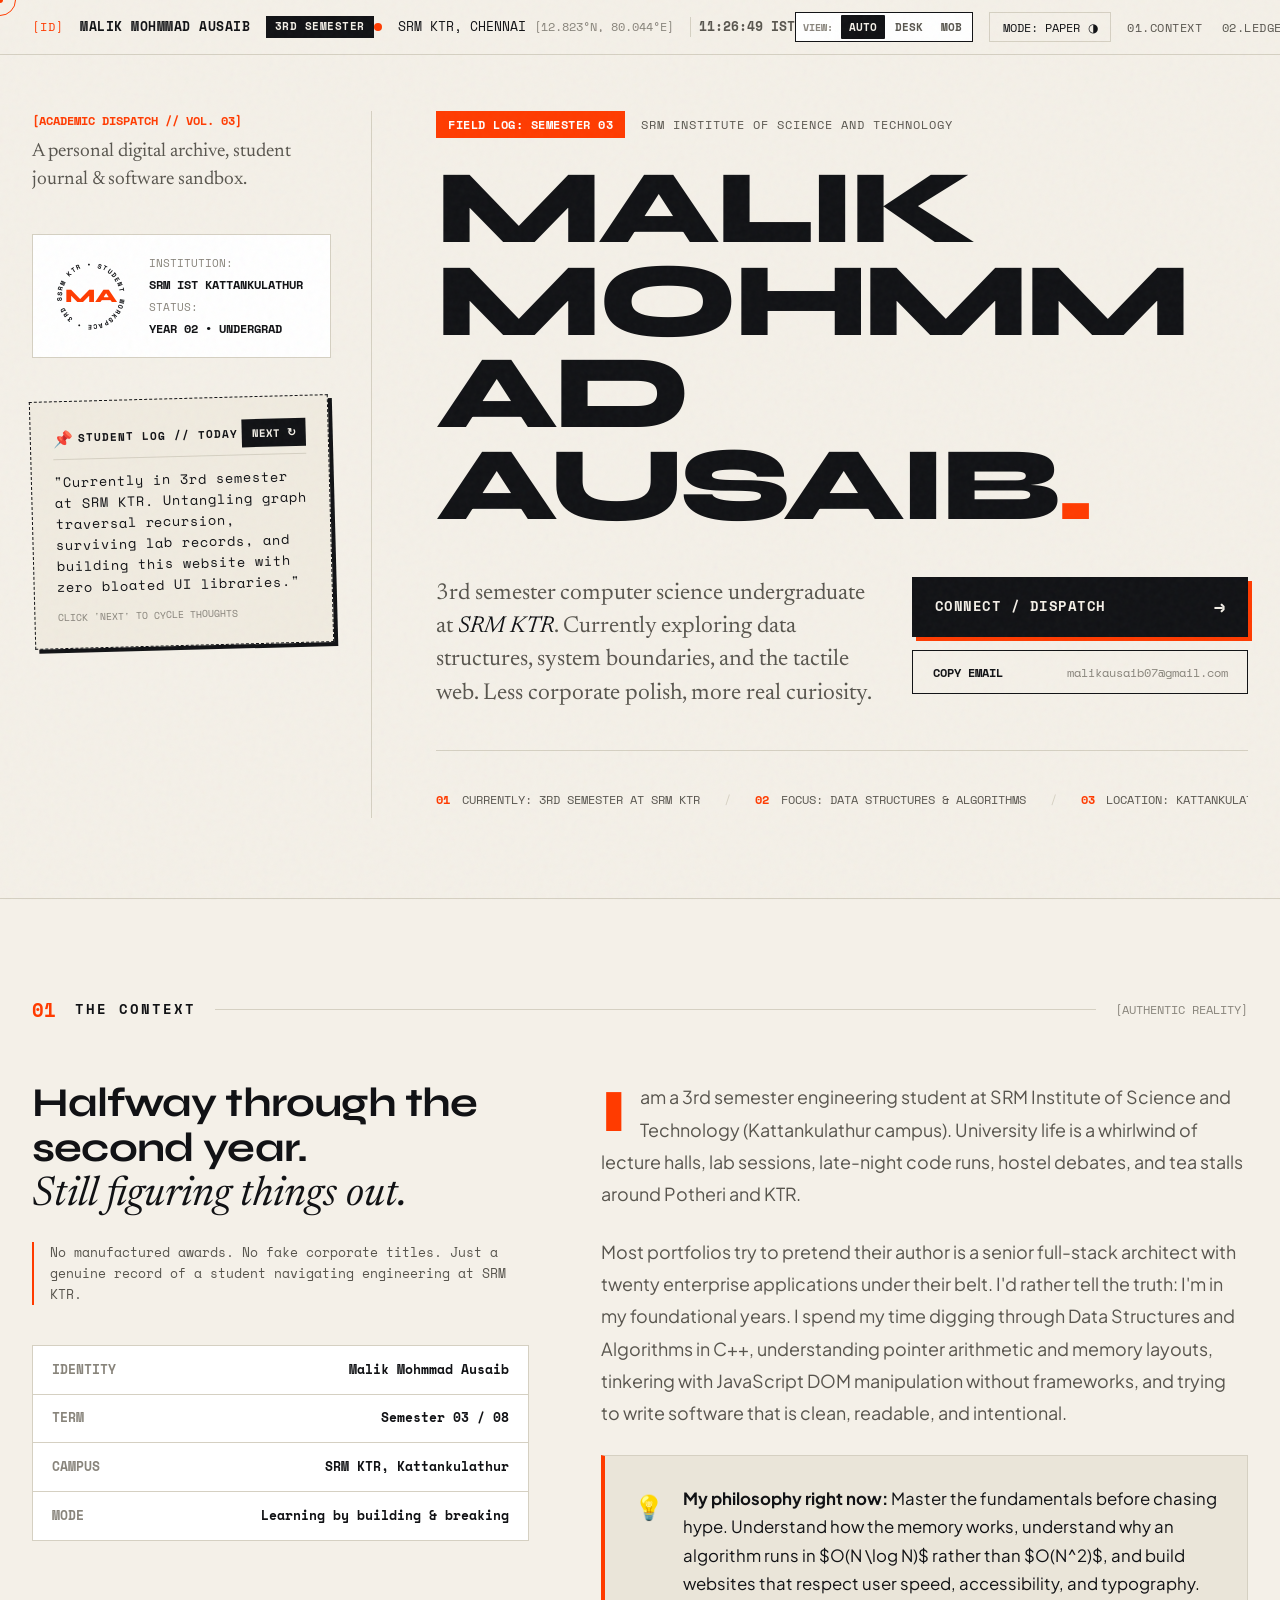
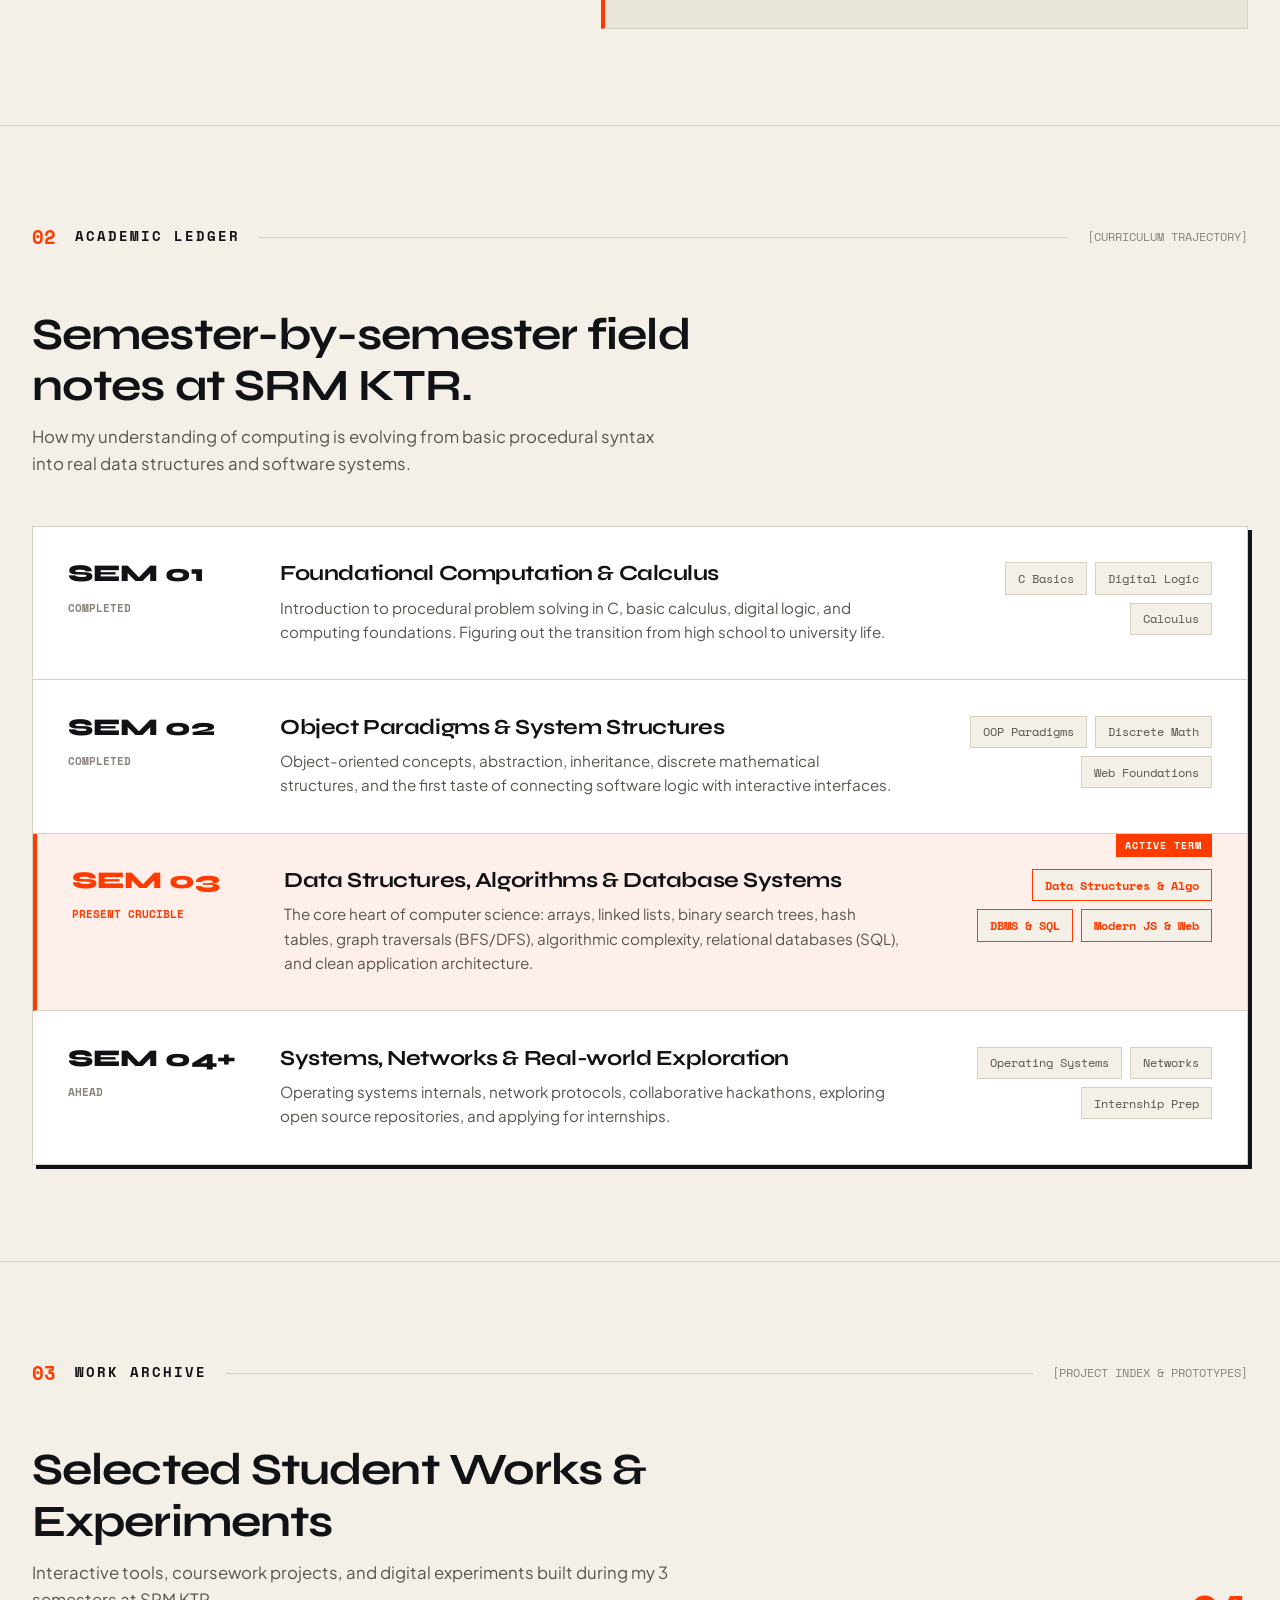
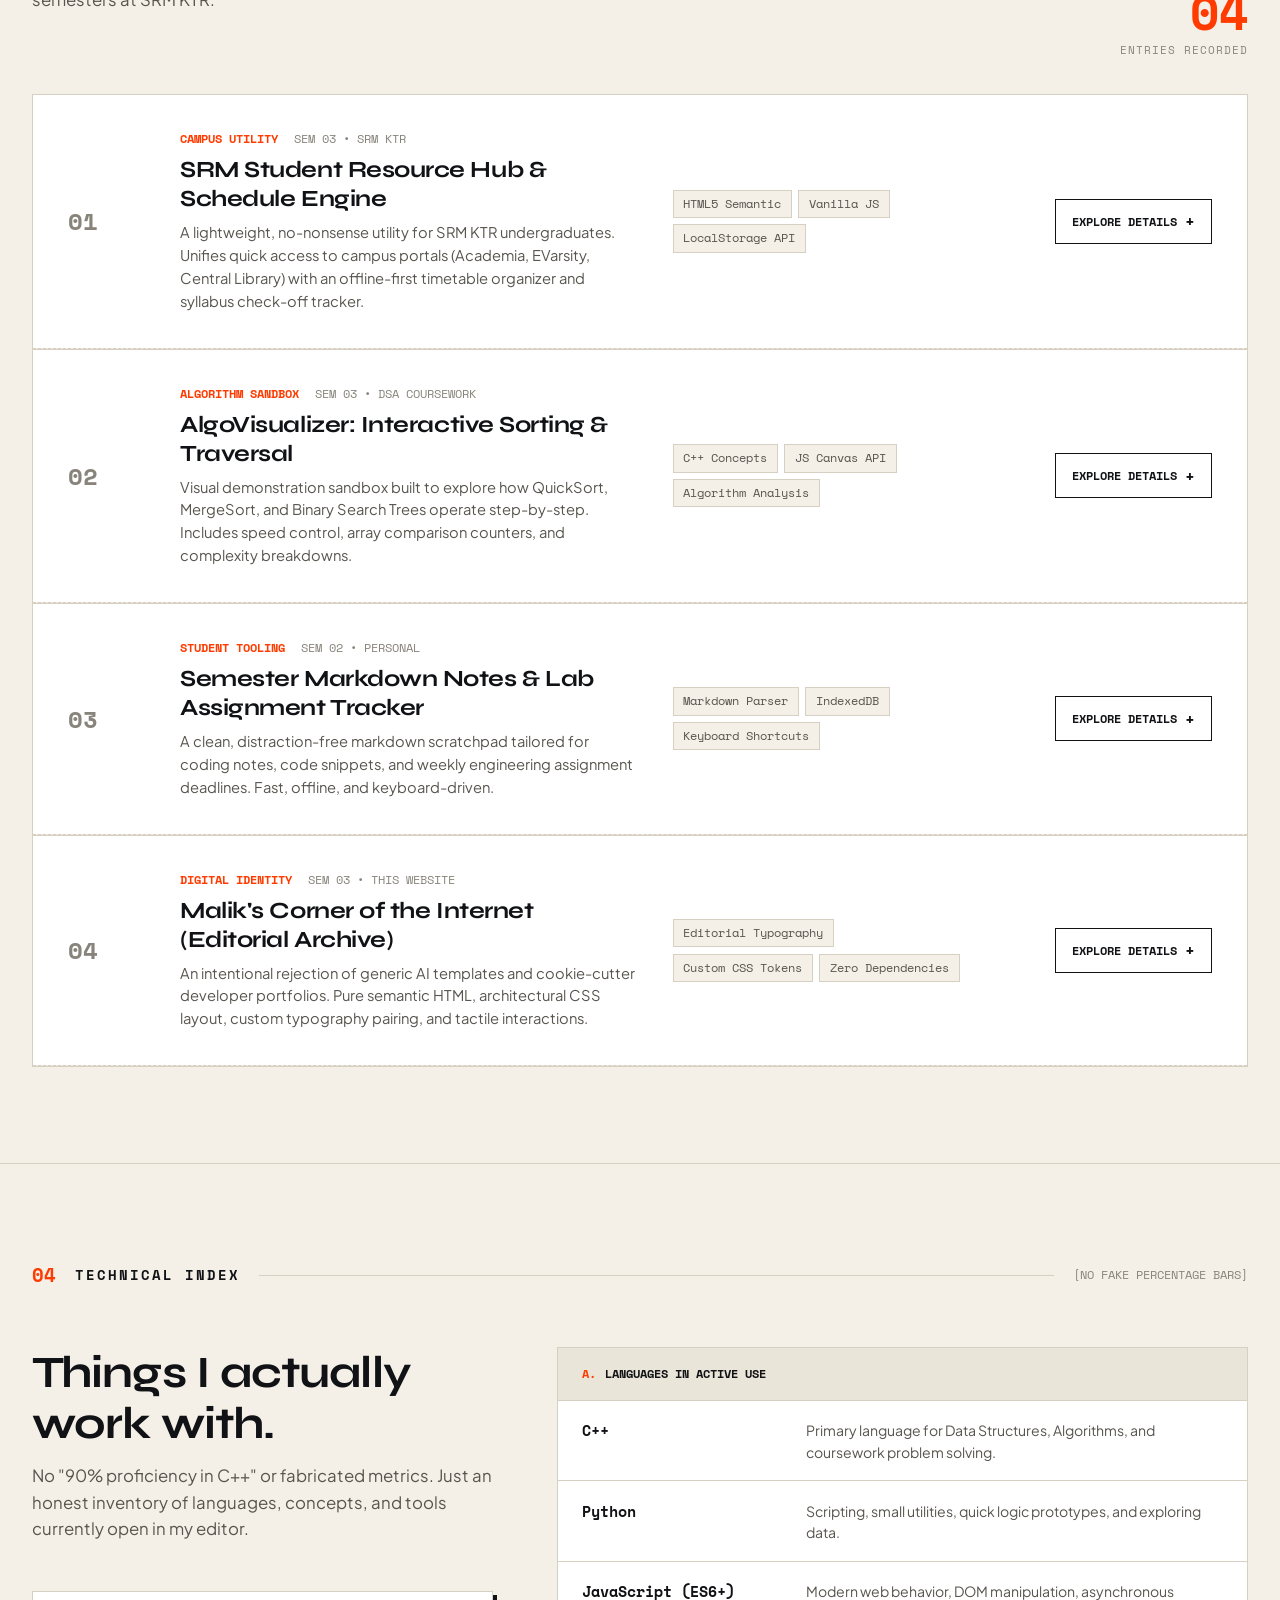
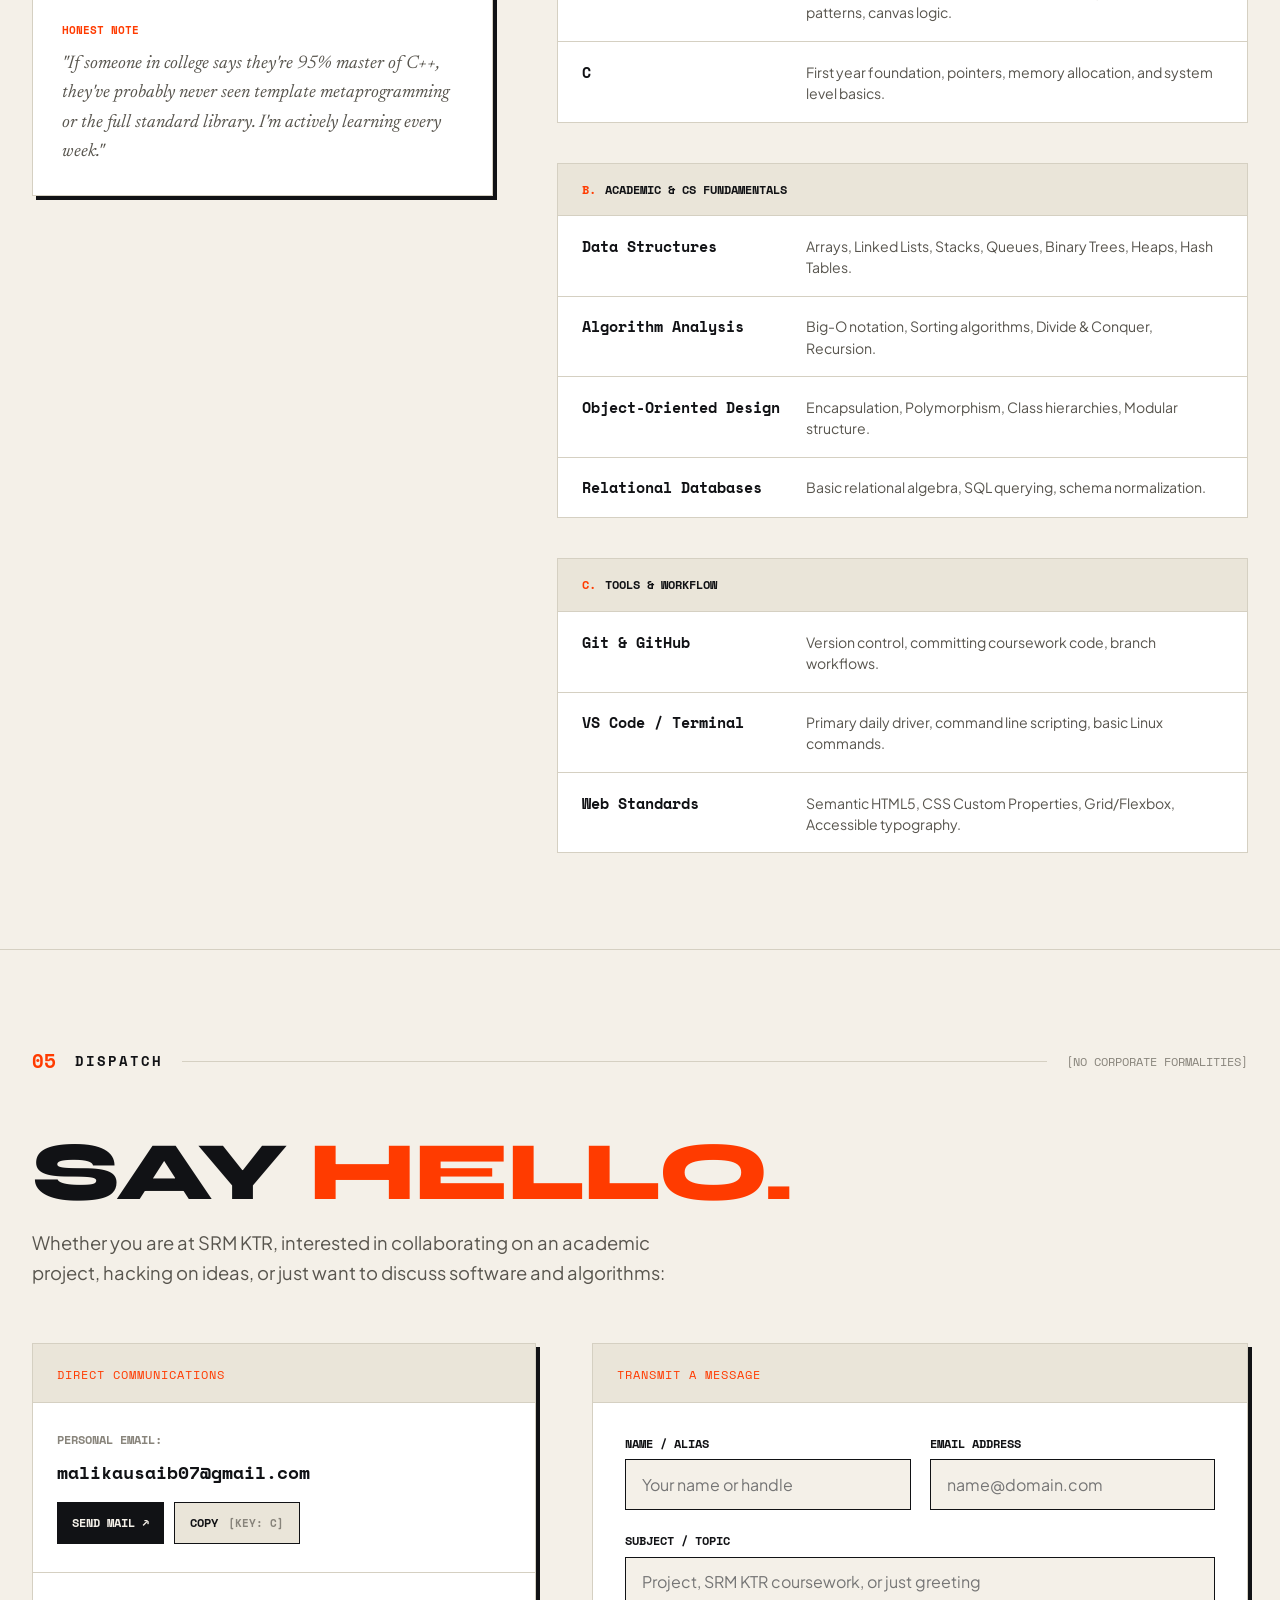
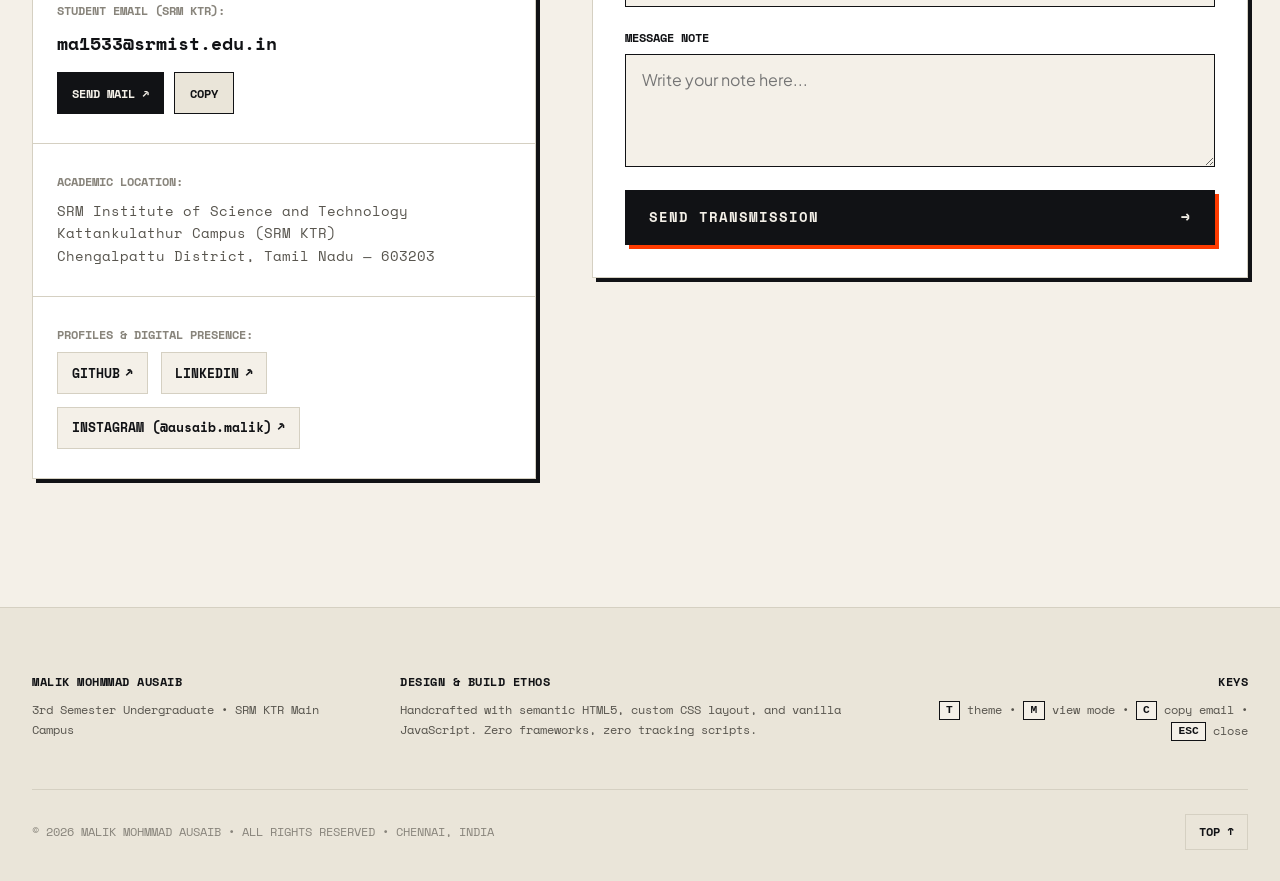
==== commit 67fd87e4: "Add files via upload" ====
--- a/index.html
+++ b/index.html
@@ -1,20 +1,26 @@
 <!DOCTYPE html>
 <html lang="en" data-theme="paper">
+
 <head>
   <meta charset="UTF-8" />
   <meta name="viewport" content="width=device-width, initial-scale=1.0" />
   <title>Malik Mohmmad Ausaib — Student Index • SRM KTR (3rd Sem)</title>
-  <meta name="description" content="Personal student archive & digital workspace of Malik Mohmmad Ausaib, 3rd semester undergraduate at SRM Institute of Science and Technology, Kattankulathur." />
-  <meta name="keywords" content="Malik Mohmmad Ausaib, SRM KTR, SRM Institute of Science and Technology, 3rd Semester, Student Portfolio, Editorial Web, Computer Science" />
+  <meta name="description"
+    content="Personal student archive & digital workspace of Malik Mohmmad Ausaib, 3rd semester undergraduate at SRM Institute of Science and Technology, Kattankulathur." />
+  <meta name="keywords"
+    content="Malik Mohmmad Ausaib, SRM KTR, SRM Institute of Science and Technology, 3rd Semester, Student Portfolio, Editorial Web, Computer Science" />
   <meta name="author" content="Malik Mohmmad Ausaib" />
 
   <!-- Distinctive Typography: Syne (Display), Newsreader (Editorial Serif), Space Mono (Technical Data), Plus Jakarta Sans (Reading) -->
   <link rel="preconnect" href="https://fonts.googleapis.com" />
   <link rel="preconnect" href="https://fonts.gstatic.com" crossorigin />
-  <link href="https://fonts.googleapis.com/css2?family=Newsreader:ital,opsz,wght@0,6..72,300;0,6..72,400;1,6..72,300;1,6..72,400&family=Plus+Jakarta+Sans:wght@400;500;600;700&family=Space+Mono:ital,wght@0,400;0,700;1,400&family=Syne:wght@600;700;800&display=swap" rel="stylesheet" />
+  <link
+    href="https://fonts.googleapis.com/css2?family=Newsreader:ital,opsz,wght@0,6..72,300;0,6..72,400;1,6..72,300;1,6..72,400&family=Plus+Jakarta+Sans:wght@400;500;600;700&family=Space+Mono:ital,wght@0,400;0,700;1,400&family=Syne:wght@600;700;800&display=swap"
+    rel="stylesheet" />
 
   <link rel="stylesheet" href="style.css" />
 </head>
+
 <body>
   <!-- Custom Subtle Cursor Follower -->
   <div class="custom-cursor" id="cursor" aria-hidden="true"></div>
@@ -38,20 +44,143 @@
     </div>
 
     <div class="bar-col right-col">
+      <!-- Desktop / Mobile Presentation Mode Switcher -->
+      <div class="view-mode-control" id="view-mode-control" role="group" aria-label="Device presentation mode switcher">
+        <span class="view-mode-label">VIEW:</span>
+        <button type="button" class="view-btn active" data-mode="auto"
+          title="Automatic viewport responsiveness">AUTO</button>
+        <button type="button" class="view-btn" data-mode="desktop" title="Desktop editorial layout">DESK</button>
+        <button type="button" class="view-btn" data-mode="mobile" title="Mobile deliberate layout">MOB</button>
+      </div>
+
+      <!-- Theme Switcher -->
       <button class="theme-toggle-btn" id="theme-toggle" aria-label="Toggle Paper / Ink Theme">
         <span class="toggle-mode-text">MODE: PAPER</span>
         <span class="toggle-icon">◑</span>
       </button>
 
+      <!-- Desktop Quick Jump Links -->
       <nav class="quick-nav" aria-label="Quick jump">
         <a href="#context" class="q-link">01.CONTEXT</a>
         <a href="#ledger" class="q-link">02.LEDGER</a>
         <a href="#archive" class="q-link">03.ARCHIVE</a>
         <a href="#tools" class="q-link">04.INDEX</a>
-        <a href="#dispatch" class="q-link">05.SAY HELLO</a>
+        <a href="#dispatch" class="q-link">05.DISPATCH</a>
       </nav>
+
+      <!-- Mobile Menu Trigger Button -->
+      <button class="mobile-menu-btn" id="mobile-menu-toggle" aria-label="Open Navigation Index" aria-expanded="false"
+        aria-controls="mobile-nav-overlay">
+        <span class="menu-burger-box">
+          <span class="menu-bar"></span>
+          <span class="menu-bar"></span>
+        </span>
+        <span class="menu-btn-label">MENU</span>
+      </button>
     </div>
   </header>
+
+  <!-- Mobile Editorial Navigation Overlay Drawer -->
+  <div class="mobile-nav-overlay" id="mobile-nav-overlay" aria-hidden="true" role="dialog" aria-modal="true"
+    aria-label="Mobile Navigation Index">
+    <div class="mobile-nav-panel">
+      <div class="mobile-nav-header">
+        <div class="mobile-nav-id">
+          <span class="mono-label">[INDEX // DISPATCH]</span>
+          <span class="mobile-id-name">MALIK MOHMMAD AUSAIB</span>
+          <span class="mobile-id-sub">3RD SEM • SRM KTR</span>
+        </div>
+        <button class="mobile-nav-close" id="mobile-nav-close" aria-label="Close navigation overlay">
+          <span class="close-label">CLOSE</span>
+          <span class="close-symbol">✕</span>
+        </button>
+      </div>
+
+      <nav class="mobile-nav-links" id="mobile-menu-links">
+        <a href="#context" class="mob-link">
+          <span class="mob-link-num">01</span>
+          <div class="mob-link-text">
+            <span class="mob-link-title">THE CONTEXT</span>
+            <span class="mob-link-meta">Authentic undergraduate reality</span>
+          </div>
+          <span class="mob-arrow">→</span>
+        </a>
+
+        <a href="#ledger" class="mob-link">
+          <span class="mob-link-num">02</span>
+          <div class="mob-link-text">
+            <span class="mob-link-title">ACADEMIC LEDGER</span>
+            <span class="mob-link-meta">Semester logbook & curriculum</span>
+          </div>
+          <span class="mob-arrow">→</span>
+        </a>
+
+        <a href="#archive" class="mob-link">
+          <span class="mob-link-num">03</span>
+          <div class="mob-link-text">
+            <span class="mob-link-title">WORK ARCHIVE</span>
+            <span class="mob-link-meta">Selected student prototypes</span>
+          </div>
+          <span class="mob-arrow">→</span>
+        </a>
+
+        <a href="#tools" class="mob-link">
+          <span class="mob-link-num">04</span>
+          <div class="mob-link-text">
+            <span class="mob-link-title">TECHNICAL INDEX</span>
+            <span class="mob-link-meta">Languages, tools & coursework</span>
+          </div>
+          <span class="mob-arrow">→</span>
+        </a>
+
+        <a href="#dispatch" class="mob-link">
+          <span class="mob-link-num">05</span>
+          <div class="mob-link-text">
+            <span class="mob-link-title">DISPATCH / CONTACT</span>
+            <span class="mob-link-meta">Direct student communication</span>
+          </div>
+          <span class="mob-arrow">→</span>
+        </a>
+      </nav>
+
+      <div class="mobile-nav-actions">
+        <div class="mob-actions-heading">
+          <span class="mono-label">DIRECT CHANNELS</span>
+        </div>
+        <div class="mob-email-cards">
+          <a href="mailto:malikausaib07@gmail.com" class="mob-email-card">
+            <span class="mob-card-type">PERSONAL EMAIL</span>
+            <span class="mob-card-val">malikausaib07@gmail.com</span>
+          </a>
+          <a href="mailto:ma1533@srmist.edu.in" class="mob-email-card">
+            <span class="mob-card-type">STUDENT EMAIL (SRM KTR)</span>
+            <span class="mob-card-val">ma1533@srmist.edu.in</span>
+          </a>
+        </div>
+
+        <div class="mob-social-grid">
+          <a href="https://github.com/malikausaib" target="_blank" rel="noopener noreferrer" class="mob-social-btn">
+            <span>GITHUB</span>
+            <span>↗</span>
+          </a>
+          <a href="https://www.linkedin.com/in/malik-mohammad-ausaib-23ab72248/" target="_blank"
+            rel="noopener noreferrer" class="mob-social-btn">
+            <span>LINKEDIN</span>
+            <span>↗</span>
+          </a>
+          <a href="https://instagram.com/ausaib.malik" target="_blank" rel="noopener noreferrer" class="mob-social-btn">
+            <span>INSTAGRAM</span>
+            <span>↗</span>
+          </a>
+        </div>
+
+        <div class="mob-status-bar">
+          <span>SRM KTR • CHENNAI</span>
+          <span class="mob-time-val" id="mob-live-time">--:--:-- IST</span>
+        </div>
+      </div>
+    </div>
+  </div>
 
   <main>
     <!-- Section 00: The Editorial Cover / Masthead -->
@@ -89,10 +218,12 @@
             <div class="scratchpad-header">
               <span class="scratchpad-pin">📌</span>
               <span class="scratchpad-title">STUDENT LOG // TODAY</span>
-              <button class="scratchpad-cycle-btn" id="cycle-note-btn" title="Cycle through student thoughts">NEXT ↻</button>
+              <button class="scratchpad-cycle-btn" id="cycle-note-btn" title="Cycle through student thoughts">NEXT
+                ↻</button>
             </div>
             <p class="scratchpad-content" id="scratchpad-text">
-              "Currently in 3rd semester at SRM KTR. Untangling graph traversal recursion, surviving lab records, and building this website with zero bloated UI libraries."
+              "Currently in 3rd semester at SRM KTR. Untangling graph traversal recursion, surviving lab records, and
+              building this website with zero bloated UI libraries."
             </p>
             <div class="scratchpad-footer">
               <span class="scratchpad-meta">CLICK 'NEXT' TO CYCLE THOUGHTS</span>
@@ -115,8 +246,8 @@
 
           <div class="cover-sub-bar">
             <p class="cover-statement">
-              3rd semester computer science undergraduate at <em>SRM KTR</em>. 
-              Currently exploring data structures, system boundaries, and the tactile web. 
+              3rd semester computer science undergraduate at <em>SRM KTR</em>.
+              Currently exploring data structures, system boundaries, and the tactile web.
               Less corporate polish, more real curiosity.
             </p>
 
@@ -125,9 +256,9 @@
                 <span>CONNECT / DISPATCH</span>
                 <span class="arrow">→</span>
               </a>
-              <button class="btn-text-copy" id="quick-email-copy" data-email="malik.ausaib@srmktr.edu.in">
+              <button class="btn-text-copy" id="quick-email-copy" data-email="malikausaib07@gmail.com">
                 <span class="copy-label">COPY EMAIL</span>
-                <span class="mono-email">malik.ausaib@srmktr.edu.in</span>
+                <span class="mono-email">malikausaib07@gmail.com</span>
               </button>
             </div>
           </div>
@@ -161,7 +292,8 @@
             <em>Still figuring things out.</em>
           </h2>
           <p class="aside-caption">
-            No manufactured awards. No fake corporate titles. Just a genuine record of a student navigating engineering at SRM KTR.
+            No manufactured awards. No fake corporate titles. Just a genuine record of a student navigating engineering
+            at SRM KTR.
           </p>
 
           <div class="vital-specs">
@@ -186,15 +318,23 @@
 
         <div class="context-narrative">
           <div class="narrative-paragraph drop-cap-para">
-            I am a 3rd semester engineering student at SRM Institute of Science and Technology (Kattankulathur campus). University life is a whirlwind of lecture halls, lab sessions, late-night code runs, hostel debates, and tea stalls around Potheri and KTR.
+            I am a 3rd semester engineering student at SRM Institute of Science and Technology (Kattankulathur campus).
+            University life is a whirlwind of lecture halls, lab sessions, late-night code runs, hostel debates, and tea
+            stalls around Potheri and KTR.
           </div>
           <div class="narrative-paragraph">
-            Most portfolios try to pretend their author is a senior full-stack architect with twenty enterprise applications under their belt. I'd rather tell the truth: I'm in my foundational years. I spend my time digging through Data Structures and Algorithms in C++, understanding pointer arithmetic and memory layouts, tinkering with JavaScript DOM manipulation without frameworks, and trying to write software that is clean, readable, and intentional.
+            Most portfolios try to pretend their author is a senior full-stack architect with twenty enterprise
+            applications under their belt. I'd rather tell the truth: I'm in my foundational years. I spend my time
+            digging through Data Structures and Algorithms in C++, understanding pointer arithmetic and memory layouts,
+            tinkering with JavaScript DOM manipulation without frameworks, and trying to write software that is clean,
+            readable, and intentional.
           </div>
           <div class="narrative-paragraph highlight-box">
             <span class="box-icon">💡</span>
             <p>
-              <strong>My philosophy right now:</strong> Master the fundamentals before chasing hype. Understand how the memory works, understand why an algorithm runs in $O(N \log N)$ rather than $O(N^2)$, and build websites that respect user speed, accessibility, and typography.
+              <strong>My philosophy right now:</strong> Master the fundamentals before chasing hype. Understand how the
+              memory works, understand why an algorithm runs in $O(N \log N)$ rather than $O(N^2)$, and build websites
+              that respect user speed, accessibility, and typography.
             </p>
           </div>
         </div>
@@ -213,7 +353,8 @@
       <div class="ledger-intro">
         <h2 class="sub-editorial-title">Semester-by-semester field notes at SRM KTR.</h2>
         <p class="sub-editorial-desc">
-          How my understanding of computing is evolving from basic procedural syntax into real data structures and software systems.
+          How my understanding of computing is evolving from basic procedural syntax into real data structures and
+          software systems.
         </p>
       </div>
 
@@ -226,7 +367,8 @@
           </div>
           <div class="ledger-col-focus">
             <h3>Foundational Computation & Calculus</h3>
-            <p>Introduction to procedural problem solving in C, basic calculus, digital logic, and computing foundations. Figuring out the transition from high school to university life.</p>
+            <p>Introduction to procedural problem solving in C, basic calculus, digital logic, and computing
+              foundations. Figuring out the transition from high school to university life.</p>
           </div>
           <div class="ledger-col-artifacts">
             <span class="artifact-tag">C Basics</span>
@@ -243,7 +385,8 @@
           </div>
           <div class="ledger-col-focus">
             <h3>Object Paradigms & System Structures</h3>
-            <p>Object-oriented concepts, abstraction, inheritance, discrete mathematical structures, and the first taste of connecting software logic with interactive interfaces.</p>
+            <p>Object-oriented concepts, abstraction, inheritance, discrete mathematical structures, and the first taste
+              of connecting software logic with interactive interfaces.</p>
           </div>
           <div class="ledger-col-artifacts">
             <span class="artifact-tag">OOP Paradigms</span>
@@ -261,7 +404,9 @@
           </div>
           <div class="ledger-col-focus">
             <h3>Data Structures, Algorithms & Database Systems</h3>
-            <p>The core heart of computer science: arrays, linked lists, binary search trees, hash tables, graph traversals (BFS/DFS), algorithmic complexity, relational databases (SQL), and clean application architecture.</p>
+            <p>The core heart of computer science: arrays, linked lists, binary search trees, hash tables, graph
+              traversals (BFS/DFS), algorithmic complexity, relational databases (SQL), and clean application
+              architecture.</p>
           </div>
           <div class="ledger-col-artifacts">
             <span class="artifact-tag highlight">Data Structures & Algo</span>
@@ -278,7 +423,8 @@
           </div>
           <div class="ledger-col-focus">
             <h3>Systems, Networks & Real-world Exploration</h3>
-            <p>Operating systems internals, network protocols, collaborative hackathons, exploring open source repositories, and applying for internships.</p>
+            <p>Operating systems internals, network protocols, collaborative hackathons, exploring open source
+              repositories, and applying for internships.</p>
           </div>
           <div class="ledger-col-artifacts">
             <span class="artifact-tag">Operating Systems</span>
@@ -301,7 +447,8 @@
       <div class="archive-header-row">
         <div>
           <h2 class="sub-editorial-title">Selected Student Works & Experiments</h2>
-          <p class="sub-editorial-desc">Interactive tools, coursework projects, and digital experiments built during my 3 semesters at SRM KTR.</p>
+          <p class="sub-editorial-desc">Interactive tools, coursework projects, and digital experiments built during my
+            3 semesters at SRM KTR.</p>
         </div>
         <div class="archive-counter">
           <span class="count-num">04</span>
@@ -322,7 +469,9 @@
               </div>
               <h3 class="entry-title">SRM Student Resource Hub & Schedule Engine</h3>
               <p class="entry-brief">
-                A lightweight, no-nonsense utility for SRM KTR undergraduates. Unifies quick access to campus portals (Academia, EVarsity, Central Library) with an offline-first timetable organizer and syllabus check-off tracker.
+                A lightweight, no-nonsense utility for SRM KTR undergraduates. Unifies quick access to campus portals
+                (Academia, EVarsity, Central Library) with an offline-first timetable organizer and syllabus check-off
+                tracker.
               </p>
             </div>
             <div class="entry-col-tech">
@@ -341,11 +490,14 @@
             <div class="drawer-inner">
               <div class="drawer-block">
                 <h4>THE MOTIVATION</h4>
-                <p>Navigating different SRM portals between lectures on mobile networks was frustratingly slow. Built this lightweight single-file web tool to store timetable sessions locally and provide immediate 1-tap links without authentication timeouts.</p>
+                <p>Navigating different SRM portals between lectures on mobile networks was frustratingly slow. Built
+                  this lightweight single-file web tool to store timetable sessions locally and provide immediate 1-tap
+                  links without authentication timeouts.</p>
               </div>
               <div class="drawer-block">
                 <h4>WHAT I LEARNED</h4>
-                <p>Handling client-side persistence with LocalStorage, designing for mobile viewport constraints, and avoiding bulky third-party CSS dependencies.</p>
+                <p>Handling client-side persistence with LocalStorage, designing for mobile viewport constraints, and
+                  avoiding bulky third-party CSS dependencies.</p>
               </div>
             </div>
           </div>
@@ -362,7 +514,8 @@
               </div>
               <h3 class="entry-title">AlgoVisualizer: Interactive Sorting & Traversal</h3>
               <p class="entry-brief">
-                Visual demonstration sandbox built to explore how QuickSort, MergeSort, and Binary Search Trees operate step-by-step. Includes speed control, array comparison counters, and complexity breakdowns.
+                Visual demonstration sandbox built to explore how QuickSort, MergeSort, and Binary Search Trees operate
+                step-by-step. Includes speed control, array comparison counters, and complexity breakdowns.
               </p>
             </div>
             <div class="entry-col-tech">
@@ -381,11 +534,13 @@
             <div class="drawer-inner">
               <div class="drawer-block">
                 <h4>THE MOTIVATION</h4>
-                <p>Understanding recursion trees and partition logic in QuickSort was difficult purely through static blackboard diagrams in class. Building the visualizer helped lock in invariant states.</p>
+                <p>Understanding recursion trees and partition logic in QuickSort was difficult purely through static
+                  blackboard diagrams in class. Building the visualizer helped lock in invariant states.</p>
               </div>
               <div class="drawer-block">
                 <h4>WHAT I LEARNED</h4>
-                <p>Timing functions in asynchronous JavaScript, asynchronous step queues, and mapping algorithmic operations to HTML5 Canvas frame renders.</p>
+                <p>Timing functions in asynchronous JavaScript, asynchronous step queues, and mapping algorithmic
+                  operations to HTML5 Canvas frame renders.</p>
               </div>
             </div>
           </div>
@@ -402,7 +557,8 @@
               </div>
               <h3 class="entry-title">Semester Markdown Notes & Lab Assignment Tracker</h3>
               <p class="entry-brief">
-                A clean, distraction-free markdown scratchpad tailored for coding notes, code snippets, and weekly engineering assignment deadlines. Fast, offline, and keyboard-driven.
+                A clean, distraction-free markdown scratchpad tailored for coding notes, code snippets, and weekly
+                engineering assignment deadlines. Fast, offline, and keyboard-driven.
               </p>
             </div>
             <div class="entry-col-tech">
@@ -421,11 +577,13 @@
             <div class="drawer-inner">
               <div class="drawer-block">
                 <h4>THE MOTIVATION</h4>
-                <p>Commercial note apps are overloaded with bloat and slow load times. I needed something that opened in 50 milliseconds during laboratory sessions to paste code snippets.</p>
+                <p>Commercial note apps are overloaded with bloat and slow load times. I needed something that opened in
+                  50 milliseconds during laboratory sessions to paste code snippets.</p>
               </div>
               <div class="drawer-block">
                 <h4>WHAT I LEARNED</h4>
-                <p>Building custom regex-based markdown parsers, managing browser tab focus, and local file exports via JavaScript Blob API.</p>
+                <p>Building custom regex-based markdown parsers, managing browser tab focus, and local file exports via
+                  JavaScript Blob API.</p>
               </div>
             </div>
           </div>
@@ -442,7 +600,8 @@
               </div>
               <h3 class="entry-title">Malik's Corner of the Internet (Editorial Archive)</h3>
               <p class="entry-brief">
-                An intentional rejection of generic AI templates and cookie-cutter developer portfolios. Pure semantic HTML, architectural CSS layout, custom typography pairing, and tactile interactions.
+                An intentional rejection of generic AI templates and cookie-cutter developer portfolios. Pure semantic
+                HTML, architectural CSS layout, custom typography pairing, and tactile interactions.
               </p>
             </div>
             <div class="entry-col-tech">
@@ -461,11 +620,13 @@
             <div class="drawer-inner">
               <div class="drawer-block">
                 <h4>THE MOTIVATION</h4>
-                <p>To have an honest personal corner on the web that represents who I actually am as a 3rd semester student at SRM KTR, without the corporate veneer.</p>
+                <p>To have an honest personal corner on the web that represents who I actually am as a 3rd semester
+                  student at SRM KTR, without the corporate veneer.</p>
               </div>
               <div class="drawer-block">
                 <h4>WHAT I LEARNED</h4>
-                <p>High-contrast typographic hierarchy, accessible theme flipping, and designing personality-driven interfaces that load under 100ms.</p>
+                <p>High-contrast typographic hierarchy, accessible theme flipping, and designing personality-driven
+                  interfaces that load under 100ms.</p>
               </div>
             </div>
           </div>
@@ -486,12 +647,14 @@
         <div class="tools-intro">
           <h2 class="sub-editorial-title">Things I actually work with.</h2>
           <p class="sub-editorial-desc">
-            No "90% proficiency in C++" or fabricated metrics. Just an honest inventory of languages, concepts, and tools currently open in my editor.
+            No "90% proficiency in C++" or fabricated metrics. Just an honest inventory of languages, concepts, and
+            tools currently open in my editor.
           </p>
 
           <div class="student-quote-card">
             <span class="quote-tag">HONEST NOTE</span>
-            <p>"If someone in college says they're 95% master of C++, they've probably never seen template metaprogramming or the full standard library. I'm actively learning every week."</p>
+            <p>"If someone in college says they're 95% master of C++, they've probably never seen template
+              metaprogramming or the full standard library. I'm actively learning every week."</p>
           </div>
         </div>
 
@@ -505,19 +668,23 @@
             <div class="group-items">
               <div class="tech-row">
                 <span class="tech-name">C++</span>
-                <span class="tech-annotation">Primary language for Data Structures, Algorithms, and coursework problem solving.</span>
+                <span class="tech-annotation">Primary language for Data Structures, Algorithms, and coursework problem
+                  solving.</span>
               </div>
               <div class="tech-row">
                 <span class="tech-name">Python</span>
-                <span class="tech-annotation">Scripting, small utilities, quick logic prototypes, and exploring data.</span>
+                <span class="tech-annotation">Scripting, small utilities, quick logic prototypes, and exploring
+                  data.</span>
               </div>
               <div class="tech-row">
                 <span class="tech-name">JavaScript (ES6+)</span>
-                <span class="tech-annotation">Modern web behavior, DOM manipulation, asynchronous patterns, canvas logic.</span>
+                <span class="tech-annotation">Modern web behavior, DOM manipulation, asynchronous patterns, canvas
+                  logic.</span>
               </div>
               <div class="tech-row">
                 <span class="tech-name">C</span>
-                <span class="tech-annotation">First year foundation, pointers, memory allocation, and system level basics.</span>
+                <span class="tech-annotation">First year foundation, pointers, memory allocation, and system level
+                  basics.</span>
               </div>
             </div>
           </div>
@@ -531,7 +698,8 @@
             <div class="group-items">
               <div class="tech-row">
                 <span class="tech-name">Data Structures</span>
-                <span class="tech-annotation">Arrays, Linked Lists, Stacks, Queues, Binary Trees, Heaps, Hash Tables.</span>
+                <span class="tech-annotation">Arrays, Linked Lists, Stacks, Queues, Binary Trees, Heaps, Hash
+                  Tables.</span>
               </div>
               <div class="tech-row">
                 <span class="tech-name">Algorithm Analysis</span>
@@ -565,7 +733,8 @@
               </div>
               <div class="tech-row">
                 <span class="tech-name">Web Standards</span>
-                <span class="tech-annotation">Semantic HTML5, CSS Custom Properties, Grid/Flexbox, Accessible typography.</span>
+                <span class="tech-annotation">Semantic HTML5, CSS Custom Properties, Grid/Flexbox, Accessible
+                  typography.</span>
               </div>
             </div>
           </div>
@@ -588,7 +757,8 @@
             SAY <span class="accent-text">HELLO.</span>
           </h2>
           <p class="dispatch-subtitle">
-            Whether you are at SRM KTR, interested in collaborating on an academic project, hacking on ideas, or just want to discuss software and algorithms:
+            Whether you are at SRM KTR, interested in collaborating on an academic project, hacking on ideas, or just
+            want to discuss software and algorithms:
           </p>
         </div>
 
@@ -599,19 +769,37 @@
               <span class="mono-label">DIRECT COMMUNICATIONS</span>
             </div>
 
-            <!-- Email Box -->
+            <!-- Personal Email Box -->
             <div class="email-action-box">
-              <span class="box-label">STUDENT EMAIL:</span>
-              <a href="mailto:malik.ausaib@srmktr.edu.in" class="email-link" id="email-link-text">malik.ausaib@srmktr.edu.in</a>
-              <button class="btn-copy-tactile" id="copy-email-btn" title="Click to copy to clipboard">
-                <span id="copy-btn-label">COPY ADDRESS</span>
-                <span class="key-shortcut">[KEY: C]</span>
-              </button>
+              <span class="box-label">PERSONAL EMAIL:</span>
+              <a href="mailto:malikausaib07@gmail.com" class="email-link"
+                id="email-personal-link">malikausaib07@gmail.com</a>
+              <div class="email-btn-group">
+                <a href="mailto:malikausaib07@gmail.com" class="btn-direct-mail" title="Open mail app">SEND MAIL ↗</a>
+                <button class="btn-copy-tactile" data-copy="malikausaib07@gmail.com" id="copy-personal-btn"
+                  title="Click to copy personal email">
+                  <span class="copy-label">COPY</span>
+                  <span class="key-shortcut">[KEY: C]</span>
+                </button>
+              </div>
+            </div>
+
+            <!-- Student Email Box -->
+            <div class="email-action-box">
+              <span class="box-label">STUDENT EMAIL (SRM KTR):</span>
+              <a href="mailto:ma1533@srmist.edu.in" class="email-link" id="email-student-link">ma1533@srmist.edu.in</a>
+              <div class="email-btn-group">
+                <a href="mailto:ma1533@srmist.edu.in" class="btn-direct-mail" title="Open mail app">SEND MAIL ↗</a>
+                <button class="btn-copy-tactile" data-copy="ma1533@srmist.edu.in" id="copy-student-btn"
+                  title="Click to copy student email">
+                  <span class="copy-label">COPY</span>
+                </button>
+              </div>
             </div>
 
             <!-- Location & Campus Box -->
             <div class="campus-location-box">
-              <span class="box-label">LOCATION:</span>
+              <span class="box-label">ACADEMIC LOCATION:</span>
               <p class="campus-address">
                 SRM Institute of Science and Technology<br />
                 Kattankulathur Campus (SRM KTR)<br />
@@ -619,16 +807,23 @@
               </p>
             </div>
 
-            <!-- Social Links -->
+            <!-- Social Links (Exact Accounts Only) -->
             <div class="social-channels">
-              <span class="box-label">PROFILES & CODE:</span>
+              <span class="box-label">PROFILES & DIGITAL PRESENCE:</span>
               <div class="social-row">
-                <a href="https://github.com" target="_blank" rel="noopener noreferrer" class="social-text-link">
+                <a href="https://github.com/malikausaib" target="_blank" rel="noopener noreferrer"
+                  class="social-text-link">
                   <span>GITHUB</span>
                   <span class="arrow-diag">↗</span>
                 </a>
-                <a href="https://linkedin.com" target="_blank" rel="noopener noreferrer" class="social-text-link">
+                <a href="https://www.linkedin.com/in/malik-mohammad-ausaib-23ab72248/" target="_blank"
+                  rel="noopener noreferrer" class="social-text-link">
                   <span>LINKEDIN</span>
+                  <span class="arrow-diag">↗</span>
+                </a>
+                <a href="https://instagram.com/ausaib.malik" target="_blank" rel="noopener noreferrer"
+                  class="social-text-link">
+                  <span>INSTAGRAM (@ausaib.malik)</span>
                   <span class="arrow-diag">↗</span>
                 </a>
               </div>
@@ -655,12 +850,14 @@
 
               <div class="form-field">
                 <label for="form-subject">SUBJECT / TOPIC</label>
-                <input type="text" id="form-subject" name="subject" placeholder="Project, SRM KTR coursework, or just greeting" required />
+                <input type="text" id="form-subject" name="subject"
+                  placeholder="Project, SRM KTR coursework, or just greeting" required />
               </div>
 
               <div class="form-field">
                 <label for="form-message">MESSAGE NOTE</label>
-                <textarea id="form-message" name="message" rows="4" placeholder="Write your note here..." required></textarea>
+                <textarea id="form-message" name="message" rows="4" placeholder="Write your note here..."
+                  required></textarea>
               </div>
 
               <button type="submit" class="btn-submit-editorial" id="form-submit-btn">
@@ -686,12 +883,14 @@
 
       <div class="colophon-block">
         <span class="colophon-title">DESIGN & BUILD ETHOS</span>
-        <p class="colophon-desc">Handcrafted with semantic HTML5, custom CSS layout, and vanilla JavaScript. Zero frameworks, zero tracking scripts.</p>
+        <p class="colophon-desc">Handcrafted with semantic HTML5, custom CSS layout, and vanilla JavaScript. Zero
+          frameworks, zero tracking scripts.</p>
       </div>
 
       <div class="colophon-block text-right">
         <span class="colophon-title">KEYS</span>
-        <p class="colophon-desc"><kbd>T</kbd> to toggle theme • <kbd>C</kbd> to copy email • <kbd>ESC</kbd> close drawers</p>
+        <p class="colophon-desc"><kbd>T</kbd> theme • <kbd>M</kbd> view mode • <kbd>C</kbd> copy email • <kbd>ESC</kbd>
+          close</p>
       </div>
     </div>
     <div class="colophon-bottom">
@@ -708,4 +907,5 @@
 
   <script src="app.js"></script>
 </body>
-</html>
+
+</html>
--- a/style.css
+++ b/style.css
@@ -2,6 +2,7 @@
    Malik Mohmmad Ausaib — Student Workspace & Digital Identity
    Style: Editorial Archive • Warm Paper / Obsidian Ink • Asymmetric Brutalism
    SRM KTR • 3rd Semester
+   Deliberate Desktop ↔ Mobile Responsive Architecture
    ========================================================================== */
 
 :root {
@@ -17,7 +18,8 @@
   --rule-dark: #111215;
 
   /* Signature Accent */
-  --accent: #ff3b00; /* Electric Vermilion */
+  --accent: #ff3b00;
+  /* Electric Vermilion */
   --accent-tint: rgba(255, 59, 0, 0.08);
   --accent-contrast: #ffffff;
 
@@ -35,6 +37,9 @@
   /* Transitions */
   --ease-snappy: cubic-bezier(0.16, 1, 0.3, 1);
   --speed: 0.25s;
+
+  /* Layout Consts */
+  --header-height: 60px;
 }
 
 /* Invert Mode: Obsidian Ink */
@@ -58,8 +63,10 @@
   --shadow-hard-accent: 4px 4px 0 #ffffff;
 }
 
-/* Reset & Global */
-*, *::before, *::after {
+/* Reset & Global Overflow Protection */
+*,
+*::before,
+*::after {
   box-sizing: border-box;
   margin: 0;
   padding: 0;
@@ -68,6 +75,9 @@
 html {
   scroll-behavior: smooth;
   font-size: 16px;
+  width: 100%;
+  max-width: 100%;
+  overflow-x: hidden;
 }
 
 body {
@@ -75,10 +85,13 @@
   color: var(--text-ink);
   font-family: var(--font-sans);
   line-height: 1.6;
+  width: 100%;
+  max-width: 100%;
   overflow-x: hidden;
   position: relative;
   transition: background-color 0.35s ease, color 0.35s ease;
   cursor: default;
+  -webkit-text-size-adjust: 100%;
 }
 
 /* Subtle Grain / Newsprint texture */
@@ -122,13 +135,18 @@
 }
 
 @media (pointer: fine) {
-  .custom-cursor, .cursor-dot {
+
+  .custom-cursor,
+  .cursor-dot {
     display: block;
   }
 }
 
 /* Typography Utilities */
-h1, h2, h3, h4 {
+h1,
+h2,
+h3,
+h4 {
   font-family: var(--font-display);
   font-weight: 700;
   line-height: 1.1;
@@ -181,6 +199,7 @@
   font-family: var(--font-mono);
   font-size: 0.8rem;
   transition: border-color 0.35s ease, background-color 0.35s ease;
+  box-sizing: border-box;
 }
 
 .bar-col {
@@ -194,6 +213,7 @@
   text-decoration: none;
   color: var(--text-ink);
   letter-spacing: 0.5px;
+  white-space: nowrap;
 }
 
 .bar-name:hover {
@@ -207,6 +227,7 @@
   font-size: 0.68rem;
   font-weight: 700;
   letter-spacing: 0.5px;
+  white-space: nowrap;
 }
 
 .location-pulse {
@@ -215,12 +236,28 @@
   background: var(--accent);
   border-radius: 50%;
   animation: pulseDot 2s infinite;
+  flex-shrink: 0;
 }
 
 @keyframes pulseDot {
-  0% { transform: scale(0.9); opacity: 0.8; }
-  50% { transform: scale(1.3); opacity: 1; }
-  100% { transform: scale(0.9); opacity: 0.8; }
+  0% {
+    transform: scale(0.9);
+    opacity: 0.8;
+  }
+
+  50% {
+    transform: scale(1.3);
+    opacity: 1;
+  }
+
+  100% {
+    transform: scale(0.9);
+    opacity: 0.8;
+  }
+}
+
+.location-text {
+  white-space: nowrap;
 }
 
 .mono-coords {
@@ -233,8 +270,52 @@
   font-weight: 700;
   padding-left: 0.5rem;
   border-left: 1px solid var(--rule);
-}
-
+  white-space: nowrap;
+}
+
+/* Desktop / Mobile Presentation View Switcher */
+.view-mode-control {
+  display: inline-flex;
+  align-items: center;
+  border: 1px solid var(--rule-dark);
+  background: var(--bg-card);
+  padding: 2px;
+  gap: 2px;
+}
+
+.view-mode-label {
+  font-family: var(--font-mono);
+  font-size: 0.65rem;
+  font-weight: 700;
+  color: var(--text-muted);
+  padding: 0 0.35rem;
+  user-select: none;
+}
+
+.view-btn {
+  background: transparent;
+  border: none;
+  font-family: var(--font-mono);
+  font-size: 0.68rem;
+  font-weight: 700;
+  color: var(--text-secondary);
+  padding: 0.25rem 0.5rem;
+  cursor: pointer;
+  transition: all var(--speed);
+  border-radius: 1px;
+}
+
+.view-btn:hover {
+  color: var(--text-ink);
+  background: var(--bg-surface);
+}
+
+.view-btn.active {
+  background: var(--text-ink);
+  color: var(--bg-canvas);
+}
+
+/* Theme Switcher Button */
 .theme-toggle-btn {
   background: transparent;
   border: 1px solid var(--rule);
@@ -247,6 +328,7 @@
   align-items: center;
   gap: 0.5rem;
   transition: all var(--speed);
+  white-space: nowrap;
 }
 
 .theme-toggle-btn:hover {
@@ -267,10 +349,290 @@
   letter-spacing: 0.5px;
   transition: color var(--speed);
   position: relative;
+  white-space: nowrap;
 }
 
 .q-link:hover {
   color: var(--accent);
+}
+
+/* Mobile Menu Button */
+.mobile-menu-btn {
+  display: none;
+  align-items: center;
+  gap: 0.5rem;
+  background: var(--text-ink);
+  color: var(--bg-canvas);
+  border: none;
+  font-family: var(--font-mono);
+  font-size: 0.75rem;
+  font-weight: 700;
+  padding: 0.45rem 0.85rem;
+  cursor: pointer;
+  letter-spacing: 0.5px;
+  min-height: 40px;
+  transition: all var(--speed);
+}
+
+.mobile-menu-btn:hover,
+.mobile-menu-btn.is-active {
+  background: var(--accent);
+  color: #fff;
+}
+
+.menu-burger-box {
+  display: flex;
+  flex-direction: column;
+  gap: 4px;
+  width: 14px;
+}
+
+.menu-bar {
+  display: block;
+  width: 100%;
+  height: 2px;
+  background: currentColor;
+  transition: all var(--speed);
+}
+
+/* ==========================================================================
+   Mobile Editorial Navigation Overlay Drawer
+   ========================================================================== */
+.mobile-nav-overlay {
+  position: fixed;
+  inset: 0;
+  background: rgba(17, 18, 21, 0.65);
+  backdrop-filter: blur(8px);
+  -webkit-backdrop-filter: blur(8px);
+  z-index: 10002;
+  opacity: 0;
+  pointer-events: none;
+  transition: opacity 0.3s var(--ease-snappy);
+  display: flex;
+  justify-content: flex-end;
+}
+
+.mobile-nav-overlay.open {
+  opacity: 1;
+  pointer-events: auto;
+}
+
+.mobile-nav-panel {
+  width: 100%;
+  max-width: 440px;
+  height: 100%;
+  background: var(--bg-canvas);
+  border-left: 2px solid var(--text-ink);
+  display: flex;
+  flex-direction: column;
+  overflow-y: auto;
+  transform: translateX(100%);
+  transition: transform 0.35s var(--ease-snappy);
+  box-sizing: border-box;
+}
+
+.mobile-nav-overlay.open .mobile-nav-panel {
+  transform: translateX(0);
+}
+
+.mobile-nav-header {
+  display: flex;
+  justify-content: space-between;
+  align-items: center;
+  padding: 1.25rem 1.5rem;
+  border-bottom: 1px solid var(--rule);
+  background: var(--bg-surface);
+}
+
+.mobile-nav-id {
+  display: flex;
+  flex-direction: column;
+  gap: 0.15rem;
+}
+
+.mobile-id-name {
+  font-family: var(--font-display);
+  font-size: 0.95rem;
+  font-weight: 800;
+  letter-spacing: -0.01em;
+}
+
+.mobile-id-sub {
+  font-family: var(--font-mono);
+  font-size: 0.68rem;
+  color: var(--text-muted);
+}
+
+.mobile-nav-close {
+  background: var(--text-ink);
+  color: var(--bg-canvas);
+  border: none;
+  font-family: var(--font-mono);
+  font-size: 0.75rem;
+  font-weight: 700;
+  padding: 0.5rem 0.85rem;
+  cursor: pointer;
+  display: inline-flex;
+  align-items: center;
+  gap: 0.4rem;
+  min-height: 44px;
+}
+
+.mobile-nav-close:hover {
+  background: var(--accent);
+  color: #fff;
+}
+
+.mobile-nav-links {
+  display: flex;
+  flex-direction: column;
+  padding: 1rem 0;
+  flex-grow: 1;
+}
+
+.mob-link {
+  display: flex;
+  align-items: center;
+  gap: 1.2rem;
+  padding: 1.1rem 1.5rem;
+  border-bottom: 1px solid var(--rule);
+  text-decoration: none;
+  color: var(--text-ink);
+  transition: background-color var(--speed), padding-left var(--speed);
+  min-height: 60px;
+}
+
+.mob-link:hover,
+.mob-link:focus {
+  background: var(--bg-surface);
+  padding-left: 1.8rem;
+}
+
+.mob-link-num {
+  font-family: var(--font-mono);
+  font-size: 1.1rem;
+  font-weight: 800;
+  color: var(--accent);
+}
+
+.mob-link-text {
+  display: flex;
+  flex-direction: column;
+  gap: 0.15rem;
+  flex-grow: 1;
+}
+
+.mob-link-title {
+  font-family: var(--font-display);
+  font-size: 1.1rem;
+  font-weight: 700;
+  line-height: 1.2;
+}
+
+.mob-link-meta {
+  font-family: var(--font-mono);
+  font-size: 0.7rem;
+  color: var(--text-muted);
+}
+
+.mob-arrow {
+  font-size: 1.1rem;
+  color: var(--text-muted);
+  transition: transform var(--speed), color var(--speed);
+}
+
+.mob-link:hover .mob-arrow {
+  color: var(--accent);
+  transform: translateX(4px);
+}
+
+.mobile-nav-actions {
+  padding: 1.5rem;
+  background: var(--bg-surface);
+  border-top: 1px solid var(--rule);
+  display: flex;
+  flex-direction: column;
+  gap: 1.2rem;
+}
+
+.mob-email-cards {
+  display: flex;
+  flex-direction: column;
+  gap: 0.6rem;
+}
+
+.mob-email-card {
+  display: flex;
+  flex-direction: column;
+  gap: 0.2rem;
+  padding: 0.75rem 1rem;
+  border: 1px solid var(--rule);
+  background: var(--bg-card);
+  text-decoration: none;
+  transition: all var(--speed);
+}
+
+.mob-email-card:hover {
+  border-color: var(--accent);
+}
+
+.mob-card-type {
+  font-family: var(--font-mono);
+  font-size: 0.65rem;
+  font-weight: 700;
+  color: var(--accent);
+}
+
+.mob-card-val {
+  font-family: var(--font-mono);
+  font-size: 0.85rem;
+  font-weight: 700;
+  color: var(--text-ink);
+  word-break: break-all;
+}
+
+.mob-social-grid {
+  display: grid;
+  grid-template-columns: repeat(3, 1fr);
+  gap: 0.5rem;
+}
+
+.mob-social-btn {
+  display: flex;
+  justify-content: center;
+  align-items: center;
+  gap: 0.3rem;
+  padding: 0.65rem 0.4rem;
+  background: var(--bg-card);
+  border: 1px solid var(--rule);
+  color: var(--text-ink);
+  text-decoration: none;
+  font-family: var(--font-mono);
+  font-size: 0.72rem;
+  font-weight: 700;
+  transition: all var(--speed);
+  min-height: 44px;
+}
+
+.mob-social-btn:hover {
+  background: var(--text-ink);
+  color: var(--bg-canvas);
+  border-color: var(--text-ink);
+}
+
+.mob-status-bar {
+  display: flex;
+  justify-content: space-between;
+  font-family: var(--font-mono);
+  font-size: 0.68rem;
+  color: var(--text-muted);
+  padding-top: 0.5rem;
+  border-top: 1px dashed var(--rule);
+}
+
+.mob-time-val {
+  color: var(--accent);
+  font-weight: 700;
 }
 
 /* ==========================================================================
@@ -280,6 +642,8 @@
   padding: 3.5rem 2rem 5rem;
   border-bottom: 1px solid var(--rule);
   position: relative;
+  width: 100%;
+  box-sizing: border-box;
 }
 
 .cover-grid {
@@ -288,6 +652,7 @@
   gap: 4rem;
   max-width: 1400px;
   margin: 0 auto;
+  width: 100%;
 }
 
 /* Marginalia (Left column) */
@@ -324,6 +689,8 @@
   border: 1px solid var(--rule);
   background: var(--bg-card);
   position: relative;
+  width: 100%;
+  box-sizing: border-box;
 }
 
 .stamp-circle {
@@ -349,7 +716,9 @@
 }
 
 @keyframes rotateSeal {
-  100% { transform: rotate(360deg); }
+  100% {
+    transform: rotate(360deg);
+  }
 }
 
 .stamp-center {
@@ -378,6 +747,8 @@
   transition: transform 0.3s var(--ease-snappy), box-shadow 0.3s var(--ease-snappy);
   box-shadow: var(--shadow-hard);
   position: relative;
+  width: 100%;
+  box-sizing: border-box;
 }
 
 .student-scratchpad:hover {
@@ -408,11 +779,12 @@
   background: var(--text-ink);
   color: var(--bg-canvas);
   border: none;
-  padding: 0.2rem 0.5rem;
-  font-family: var(--font-mono);
-  font-size: 0.65rem;
+  padding: 0.3rem 0.6rem;
+  font-family: var(--font-mono);
+  font-size: 0.68rem;
   font-weight: 700;
   cursor: pointer;
+  min-height: 28px;
 }
 
 .scratchpad-cycle-btn:hover {
@@ -440,6 +812,7 @@
   display: flex;
   flex-direction: column;
   justify-content: space-between;
+  min-width: 0;
 }
 
 .kicker-row {
@@ -447,6 +820,7 @@
   align-items: center;
   gap: 1rem;
   margin-bottom: 1.5rem;
+  flex-wrap: wrap;
 }
 
 .kicker-pill {
@@ -470,12 +844,14 @@
 .monumental-name {
   display: flex;
   flex-direction: column;
-  font-size: clamp(3.8rem, 8.5vw, 8.5rem);
+  font-size: clamp(3.2rem, 8.2vw, 8.5rem);
   line-height: 0.88;
   font-weight: 800;
   letter-spacing: -0.04em;
   margin-bottom: 2.8rem;
   user-select: none;
+  word-break: normal;
+  overflow-wrap: break-word;
 }
 
 .name-line {
@@ -505,7 +881,7 @@
 
 .cover-statement {
   font-family: var(--font-serif);
-  font-size: clamp(1.15rem, 1.8vw, 1.55rem);
+  font-size: clamp(1.1rem, 1.8vw, 1.55rem);
   line-height: 1.45;
   color: var(--text-secondary);
 }
@@ -535,6 +911,7 @@
   letter-spacing: 0.5px;
   box-shadow: var(--shadow-hard-accent);
   transition: all var(--speed) var(--ease-snappy);
+  min-height: 48px;
 }
 
 .btn-editorial:hover {
@@ -565,6 +942,7 @@
   color: var(--text-ink);
   cursor: pointer;
   transition: all var(--speed);
+  min-height: 44px;
 }
 
 .btn-text-copy:hover {
@@ -592,6 +970,8 @@
   overflow-x: auto;
   white-space: nowrap;
   padding: 0.5rem 0;
+  -webkit-overflow-scrolling: touch;
+  max-width: 100%;
 }
 
 .ticker-item span {
@@ -612,6 +992,8 @@
   max-width: 1400px;
   margin: 0 auto;
   border-bottom: 1px solid var(--rule);
+  width: 100%;
+  box-sizing: border-box;
 }
 
 .section-marker {
@@ -620,6 +1002,7 @@
   gap: 1.2rem;
   margin-bottom: 3.5rem;
   font-family: var(--font-mono);
+  flex-wrap: wrap;
 }
 
 .marker-num {
@@ -639,6 +1022,7 @@
   flex-grow: 1;
   height: 1px;
   background: var(--rule);
+  min-width: 40px;
 }
 
 .marker-tag {
@@ -647,13 +1031,14 @@
 }
 
 .sub-editorial-title {
-  font-size: clamp(2rem, 3.5vw, 3.2rem);
+  font-size: clamp(1.8rem, 3.5vw, 3.2rem);
   margin-bottom: 0.8rem;
   max-width: 800px;
+  line-height: 1.15;
 }
 
 .sub-editorial-desc {
-  font-size: 1.1rem;
+  font-size: 1.05rem;
   color: var(--text-secondary);
   max-width: 650px;
   margin-bottom: 3rem;
@@ -667,10 +1052,11 @@
   grid-template-columns: 1fr 1.3fr;
   gap: 4.5rem;
   align-items: flex-start;
+  width: 100%;
 }
 
 .editorial-heading {
-  font-size: clamp(2.2rem, 3.2vw, 3.4rem);
+  font-size: clamp(2rem, 3.2vw, 3.4rem);
   line-height: 1.08;
   margin-bottom: 1.5rem;
 }
@@ -688,6 +1074,7 @@
 .vital-specs {
   border: 1px solid var(--rule);
   background: var(--bg-card);
+  width: 100%;
 }
 
 .spec-row {
@@ -697,6 +1084,7 @@
   border-bottom: 1px solid var(--rule);
   font-family: var(--font-mono);
   font-size: 0.8rem;
+  gap: 1rem;
 }
 
 .spec-row:last-child {
@@ -706,22 +1094,25 @@
 .spec-key {
   color: var(--text-muted);
   font-weight: 600;
+  white-space: nowrap;
 }
 
 .spec-val {
   color: var(--text-ink);
   font-weight: 700;
   text-align: right;
+  word-break: break-word;
 }
 
 .context-narrative {
   display: flex;
   flex-direction: column;
   gap: 1.6rem;
+  min-width: 0;
 }
 
 .narrative-paragraph {
-  font-size: 1.15rem;
+  font-size: 1.12rem;
   line-height: 1.8;
   color: var(--text-secondary);
 }
@@ -764,6 +1155,7 @@
   border: 1px solid var(--rule);
   background: var(--bg-card);
   box-shadow: var(--shadow-hard);
+  width: 100%;
 }
 
 .ledger-row {
@@ -775,6 +1167,7 @@
   align-items: flex-start;
   position: relative;
   transition: background-color var(--speed);
+  width: 100%;
 }
 
 .ledger-row:last-child {
@@ -870,6 +1263,8 @@
   justify-content: space-between;
   align-items: flex-end;
   margin-bottom: 2rem;
+  flex-wrap: wrap;
+  gap: 1.5rem;
 }
 
 .archive-counter {
@@ -894,11 +1289,13 @@
 .archive-list {
   border: 1px solid var(--rule);
   background: var(--bg-card);
+  width: 100%;
 }
 
 .archive-entry {
   border-bottom: 1px solid var(--rule);
   transition: background-color var(--speed);
+  width: 100%;
 }
 
 .archive-entry:last-child {
@@ -911,6 +1308,7 @@
   gap: 2rem;
   padding: 2.2rem;
   align-items: center;
+  width: 100%;
 }
 
 .archive-entry:hover {
@@ -934,6 +1332,7 @@
   margin-bottom: 0.4rem;
   font-family: var(--font-mono);
   font-size: 0.72rem;
+  flex-wrap: wrap;
 }
 
 .entry-type {
@@ -949,6 +1348,7 @@
   font-size: 1.45rem;
   margin-bottom: 0.5rem;
   transition: color var(--speed);
+  line-height: 1.25;
 }
 
 .archive-entry:hover .entry-title {
@@ -994,6 +1394,7 @@
   align-items: center;
   gap: 0.5rem;
   transition: all var(--speed);
+  min-height: 44px;
 }
 
 .entry-expand-btn:hover {
@@ -1013,6 +1414,7 @@
   transition: max-height 0.4s var(--ease-snappy);
   background: var(--bg-card-tint);
   border-top: 1px dashed var(--rule);
+  width: 100%;
 }
 
 .drawer-inner {
@@ -1044,6 +1446,7 @@
   grid-template-columns: 1fr 1.5fr;
   gap: 4rem;
   align-items: flex-start;
+  width: 100%;
 }
 
 .student-quote-card {
@@ -1052,6 +1455,7 @@
   border: 1px solid var(--rule);
   background: var(--bg-card);
   box-shadow: var(--shadow-hard);
+  width: 100%;
 }
 
 .quote-tag {
@@ -1075,11 +1479,13 @@
   display: flex;
   flex-direction: column;
   gap: 2.5rem;
+  width: 100%;
 }
 
 .directory-group {
   border: 1px solid var(--rule);
   background: var(--bg-card);
+  width: 100%;
 }
 
 .group-header {
@@ -1110,6 +1516,7 @@
   border-bottom: 1px solid var(--rule);
   align-items: baseline;
   transition: background-color var(--speed);
+  width: 100%;
 }
 
 .tech-row:last-child {
@@ -1139,6 +1546,7 @@
 .dispatch-section {
   border-bottom: none;
   padding-bottom: 8rem;
+  width: 100%;
 }
 
 .dispatch-masthead {
@@ -1146,7 +1554,7 @@
 }
 
 .dispatch-big-text {
-  font-size: clamp(3rem, 6.5vw, 6rem);
+  font-size: clamp(2.8rem, 6.5vw, 6rem);
   font-weight: 800;
   line-height: 0.95;
   margin-bottom: 1rem;
@@ -1157,7 +1565,7 @@
 }
 
 .dispatch-subtitle {
-  font-size: 1.2rem;
+  font-size: 1.15rem;
   color: var(--text-secondary);
   max-width: 650px;
 }
@@ -1167,12 +1575,15 @@
   grid-template-columns: 1fr 1.3fr;
   gap: 3.5rem;
   align-items: flex-start;
-}
-
-.dispatch-links-card, .dispatch-form-card {
+  width: 100%;
+}
+
+.dispatch-links-card,
+.dispatch-form-card {
   border: 1px solid var(--rule);
   background: var(--bg-card);
   box-shadow: var(--shadow-hard);
+  width: 100%;
 }
 
 .dispatch-card-header {
@@ -1181,7 +1592,9 @@
   border-bottom: 1px solid var(--rule);
 }
 
-.email-action-box, .campus-location-box, .social-channels {
+.email-action-box,
+.campus-location-box,
+.social-channels {
   padding: 1.8rem 1.5rem;
   border-bottom: 1px solid var(--rule);
 }
@@ -1215,24 +1628,52 @@
   color: var(--accent);
 }
 
+.email-btn-group {
+  display: flex;
+  gap: 0.6rem;
+  align-items: center;
+  flex-wrap: wrap;
+}
+
+.btn-direct-mail {
+  display: inline-flex;
+  align-items: center;
+  gap: 0.4rem;
+  background: var(--text-ink);
+  color: var(--bg-canvas);
+  text-decoration: none;
+  padding: 0.55rem 0.95rem;
+  font-family: var(--font-mono);
+  font-size: 0.75rem;
+  font-weight: 700;
+  transition: all var(--speed);
+  min-height: 42px;
+}
+
+.btn-direct-mail:hover {
+  background: var(--accent);
+  color: #fff;
+}
+
 .btn-copy-tactile {
   display: inline-flex;
   align-items: center;
   gap: 0.6rem;
+  background: var(--bg-surface);
+  color: var(--text-ink);
+  border: 1px solid var(--rule-dark);
+  padding: 0.55rem 0.95rem;
+  font-family: var(--font-mono);
+  font-size: 0.75rem;
+  font-weight: 700;
+  cursor: pointer;
+  transition: all var(--speed);
+  min-height: 42px;
+}
+
+.btn-copy-tactile:hover {
   background: var(--text-ink);
   color: var(--bg-canvas);
-  border: none;
-  padding: 0.6rem 1.1rem;
-  font-family: var(--font-mono);
-  font-size: 0.75rem;
-  font-weight: 700;
-  cursor: pointer;
-  transition: all var(--speed);
-}
-
-.btn-copy-tactile:hover {
-  background: var(--accent);
-  color: #fff;
 }
 
 .key-shortcut {
@@ -1249,28 +1690,31 @@
 
 .social-row {
   display: flex;
-  gap: 1.2rem;
+  gap: 0.8rem;
   margin-top: 0.5rem;
+  flex-wrap: wrap;
 }
 
 .social-text-link {
   font-family: var(--font-mono);
-  font-size: 0.85rem;
+  font-size: 0.82rem;
   font-weight: 700;
   color: var(--text-ink);
   text-decoration: none;
   display: inline-flex;
   align-items: center;
-  gap: 0.3rem;
-  padding: 0.4rem 0.8rem;
+  gap: 0.35rem;
+  padding: 0.55rem 0.85rem;
   border: 1px solid var(--rule);
   background: var(--bg-canvas);
   transition: all var(--speed);
+  min-height: 42px;
 }
 
 .social-text-link:hover {
   border-color: var(--accent);
   color: var(--accent);
+  transform: translateY(-1px);
 }
 
 /* Minimalist Form */
@@ -1300,18 +1744,23 @@
   color: var(--text-ink);
 }
 
-.form-field input, .form-field textarea {
+.form-field input,
+.form-field textarea {
   padding: 0.85rem 1rem;
   border: 1px solid var(--rule-dark);
   background: var(--bg-canvas);
   color: var(--text-ink);
   font-family: var(--font-sans);
-  font-size: 0.95rem;
+  font-size: 16px;
+  /* 16px prevents iOS Safari auto-zoom */
   outline: none;
   transition: border-color var(--speed), box-shadow var(--speed);
-}
-
-.form-field input:focus, .form-field textarea:focus {
+  border-radius: 0;
+  width: 100%;
+}
+
+.form-field input:focus,
+.form-field textarea:focus {
   border-color: var(--accent);
   box-shadow: 2px 2px 0 var(--accent);
 }
@@ -1331,6 +1780,7 @@
   cursor: pointer;
   box-shadow: var(--shadow-hard-accent);
   transition: all var(--speed);
+  min-height: 50px;
 }
 
 .btn-submit-editorial:hover {
@@ -1359,6 +1809,7 @@
   padding: 4rem 2rem 2rem;
   font-family: var(--font-mono);
   font-size: 0.78rem;
+  width: 100%;
 }
 
 .colophon-inner {
@@ -1405,6 +1856,8 @@
   align-items: center;
   color: var(--text-muted);
   font-size: 0.72rem;
+  flex-wrap: wrap;
+  gap: 1rem;
 }
 
 .back-to-top {
@@ -1412,7 +1865,10 @@
   text-decoration: none;
   font-weight: 700;
   border: 1px solid var(--rule);
-  padding: 0.25rem 0.6rem;
+  padding: 0.4rem 0.8rem;
+  min-height: 36px;
+  display: inline-flex;
+  align-items: center;
 }
 
 .back-to-top:hover {
@@ -1442,6 +1898,7 @@
   opacity: 0;
   transition: all 0.35s var(--ease-snappy);
   pointer-events: none;
+  max-width: calc(100% - 4rem);
 }
 
 .tactile-banner.show {
@@ -1454,46 +1911,64 @@
   height: 8px;
   background: var(--accent);
   border-radius: 50%;
+  flex-shrink: 0;
 }
 
 /* ==========================================================================
-   Responsive Breakpoints
+   Responsive Breakpoints System
+   Audited for: 320px, 360px, 375px, 390px, 414px, 768px, 1024px, 1280px, 1440px
    ========================================================================== */
-@media (max-width: 1100px) {
+
+/* 1. Large Laptops & Small Desktops (<= 1200px) */
+@media (max-width: 1200px) {
+  .cover-grid {
+    grid-template-columns: 300px 1fr;
+    gap: 3rem;
+  }
+
+  .entry-main-row {
+    grid-template-columns: 60px 1.4fr 1fr 180px;
+    gap: 1.5rem;
+  }
+}
+
+/* 2. Tablets & Medium Screens (<= 1024px) */
+@media (max-width: 1024px) {
+  .top-bar {
+    padding: 0.75rem 1.25rem;
+  }
+
+  .bar-col.center-col {
+    display: none;
+    /* Hide coords & live time in header bar to prevent wrapping */
+  }
+
   .cover-grid {
     grid-template-columns: 1fr;
-    gap: 3rem;
+    gap: 3.5rem;
   }
 
   .cover-marginalia {
     border-right: none;
     border-bottom: 1px solid var(--rule);
     padding-right: 0;
-    padding-bottom: 2.5rem;
+    padding-bottom: 3rem;
     display: grid;
     grid-template-columns: 1fr 1fr;
-  }
-
-  .context-grid, .tools-grid, .dispatch-grid {
+    gap: 2rem;
+  }
+
+  .context-grid,
+  .tools-grid,
+  .dispatch-grid {
     grid-template-columns: 1fr;
     gap: 3rem;
-  }
-
-  .entry-main-row {
-    grid-template-columns: 50px 1fr;
-  }
-
-  .entry-col-tech, .entry-col-action {
-    grid-column: 2 / -1;
-  }
-
-  .entry-col-action {
-    text-align: left;
   }
 
   .drawer-inner {
     padding-left: 2rem;
     grid-template-columns: 1fr;
+    gap: 2rem;
   }
 
   .colophon-inner {
@@ -1506,46 +1981,203 @@
   }
 }
 
+/* 3. Navigation Switch Breakpoint (<= 920px) */
+@media (max-width: 920px) {
+  .quick-nav {
+    display: none;
+  }
+
+  .mobile-menu-btn {
+    display: inline-flex;
+  }
+
+  .top-bar {
+    padding: 0.65rem 1rem;
+  }
+
+  .bar-name {
+    font-size: 0.82rem;
+  }
+
+  .sem-tag {
+    font-size: 0.62rem;
+    padding: 0.12rem 0.4rem;
+  }
+}
+
+/* 4. Standard Mobile & Phablets (<= 768px) */
 @media (max-width: 768px) {
-  .top-bar {
+
+  /* Section paddings */
+  .cover-section,
+  .editorial-section {
+    padding: 3rem 1.25rem;
+  }
+
+  .section-marker {
+    margin-bottom: 2.2rem;
+  }
+
+  /* Cover Section Mobile Redesign */
+  .cover-marginalia {
+    grid-template-columns: 1fr;
+    gap: 1.8rem;
+    padding-bottom: 2.2rem;
+  }
+
+  /* Prevent rotated sticky note from overflowing */
+  .student-scratchpad {
+    transform: none !important;
+  }
+
+  .monumental-name {
+    font-size: clamp(2.4rem, 11vw, 4.4rem);
+    line-height: 0.94;
+    letter-spacing: -0.03em;
+    margin-bottom: 1.8rem;
+  }
+
+  .cover-sub-bar {
+    grid-template-columns: 1fr;
+    gap: 1.8rem;
+    padding-bottom: 2rem;
+    margin-bottom: 1.5rem;
+  }
+
+  .cover-statement {
+    font-size: 1.08rem;
+  }
+
+  .cover-actions {
+    width: 100%;
+  }
+
+  .btn-editorial,
+  .btn-text-copy {
+    width: 100%;
+  }
+
+  .btn-text-copy {
     flex-direction: column;
     align-items: flex-start;
-    gap: 0.6rem;
-    padding: 0.75rem 1rem;
-  }
-
-  .quick-nav {
-    display: none;
-  }
-
-  .cover-section, .editorial-section {
-    padding: 3rem 1rem;
-  }
-
-  .cover-marginalia {
-    grid-template-columns: 1fr;
-  }
-
-  .cover-sub-bar {
-    grid-template-columns: 1fr;
-    gap: 1.5rem;
-  }
-
+    gap: 0.2rem;
+    padding: 0.8rem 1rem;
+  }
+
+  /* Academic Ledger on Mobile */
   .ledger-row {
-    grid-template-columns: 1fr;
-    gap: 1.2rem;
+    display: flex;
+    flex-direction: column;
+    padding: 1.5rem 1.25rem;
+    gap: 1rem;
+  }
+
+  .current-indicator {
+    position: static;
+    align-self: flex-start;
+    margin-bottom: 0.2rem;
   }
 
   .ledger-col-artifacts {
     justify-content: flex-start;
   }
 
+  /* Work Archive Projects Mobile Redesign */
+  .archive-entry {
+    border-bottom: 1px solid var(--rule);
+  }
+
+  .entry-main-row {
+    display: flex;
+    flex-direction: column;
+    align-items: flex-start;
+    padding: 1.5rem 1.25rem;
+    gap: 1rem;
+    cursor: pointer;
+  }
+
+  .entry-col-num {
+    font-size: 1.2rem;
+    color: var(--accent);
+  }
+
+  .entry-title {
+    font-size: 1.25rem;
+    line-height: 1.25;
+  }
+
+  .entry-col-action {
+    width: 100%;
+    text-align: left;
+    margin-top: 0.5rem;
+  }
+
+  .entry-expand-btn {
+    width: 100%;
+    justify-content: center;
+  }
+
+  .drawer-inner {
+    padding: 1.5rem 1.25rem;
+    gap: 1.5rem;
+  }
+
+  /* Technical Index Mobile Fix (NO 200px column overflow!) */
+  .tech-row {
+    display: flex;
+    flex-direction: column;
+    gap: 0.35rem;
+    padding: 1rem 1.25rem;
+  }
+
+  .group-header {
+    padding: 0.85rem 1.25rem;
+  }
+
+  /* Dispatch Section Mobile */
+  .dispatch-masthead {
+    margin-bottom: 2.2rem;
+  }
+
+  .dispatch-big-text {
+    font-size: clamp(2.4rem, 11vw, 4rem);
+  }
+
+  .email-action-box,
+  .campus-location-box,
+  .social-channels {
+    padding: 1.5rem 1.25rem;
+  }
+
+  .social-row {
+    flex-direction: column;
+    gap: 0.5rem;
+  }
+
+  .social-text-link {
+    width: 100%;
+    justify-content: space-between;
+  }
+
   .form-row {
     grid-template-columns: 1fr;
   }
 
-  .monumental-name {
-    font-size: 3.5rem;
+  .minimal-form {
+    padding: 1.5rem 1.25rem;
+  }
+
+  /* Notification banner on mobile */
+  .tactile-banner {
+    bottom: 1rem;
+    right: 1rem;
+    left: 1rem;
+    max-width: calc(100% - 2rem);
+  }
+
+  /* Colophon Footer Mobile */
+  .colophon-footer {
+    padding: 3rem 1.25rem 2rem;
   }
 
   .colophon-bottom {
@@ -1555,9 +2187,218 @@
   }
 }
 
+/* 5. Small Mobile Phones (<= 380px — e.g. iPhone SE, 320px screens) */
+@media (max-width: 380px) {
+  html {
+    font-size: 15px;
+  }
+
+  .top-bar {
+    padding: 0.5rem 0.75rem;
+  }
+
+  .bar-col.left-col {
+    gap: 0.4rem;
+  }
+
+  .bar-name {
+    font-size: 0.75rem;
+  }
+
+  .sem-tag {
+    display: none;
+    /* Keep top bar clean on ultra-narrow 320px screens */
+  }
+
+  .view-mode-label {
+    display: none;
+  }
+
+  .view-btn {
+    padding: 0.2rem 0.35rem;
+    font-size: 0.6rem;
+  }
+
+  .cover-section,
+  .editorial-section {
+    padding: 2.2rem 0.85rem;
+  }
+
+  .monumental-name {
+    font-size: 2.2rem;
+    line-height: 0.98;
+  }
+
+  .stamp-box {
+    padding: 0.85rem;
+    gap: 0.85rem;
+  }
+
+  .stamp-circle {
+    width: 60px;
+    height: 60px;
+  }
+
+  .stamp-center {
+    font-size: 0.95rem;
+  }
+
+  .student-scratchpad {
+    padding: 1rem 0.85rem;
+  }
+
+  .entry-main-row,
+  .drawer-inner,
+  .ledger-row,
+  .tech-row {
+    padding-left: 0.85rem;
+    padding-right: 0.85rem;
+  }
+
+  .email-action-box,
+  .campus-location-box,
+  .social-channels,
+  .minimal-form {
+    padding-left: 0.85rem;
+    padding-right: 0.85rem;
+  }
+
+  .email-link {
+    font-size: 0.95rem;
+  }
+
+  .btn-submit-editorial {
+    padding: 0.9rem 1rem;
+    font-size: 0.78rem;
+  }
+}
+
+/* ==========================================================================
+   Manual DESKTOP ↔ MOBILE Presentation Mode Engine
+   ========================================================================== */
+
+/* When forced MOBILE mode: Activate mobile layout even on wide viewports */
+[data-view-mode="mobile"] body {
+  background-color: var(--bg-surface);
+}
+
+[data-view-mode="mobile"] #masthead,
+[data-view-mode="mobile"] main,
+[data-view-mode="mobile"] footer {
+  max-width: 480px;
+  margin-left: auto;
+  margin-right: auto;
+  background: var(--bg-canvas);
+  border-left: 1px solid var(--rule);
+  border-right: 1px solid var(--rule);
+  box-shadow: 0 0 45px rgba(0, 0, 0, 0.12);
+}
+
+[data-view-mode="mobile"] .quick-nav,
+[data-view-mode="mobile"] .bar-col.center-col {
+  display: none !important;
+}
+
+[data-view-mode="mobile"] .mobile-menu-btn {
+  display: inline-flex !important;
+}
+
+[data-view-mode="mobile"] .cover-grid,
+[data-view-mode="mobile"] .context-grid,
+[data-view-mode="mobile"] .tools-grid,
+[data-view-mode="mobile"] .dispatch-grid {
+  grid-template-columns: 1fr !important;
+  gap: 2.2rem !important;
+}
+
+[data-view-mode="mobile"] .cover-marginalia {
+  border-right: none !important;
+  border-bottom: 1px solid var(--rule) !important;
+  padding-right: 0 !important;
+  padding-bottom: 2rem !important;
+  grid-template-columns: 1fr !important;
+}
+
+[data-view-mode="mobile"] .student-scratchpad {
+  transform: none !important;
+}
+
+[data-view-mode="mobile"] .monumental-name {
+  font-size: 2.8rem !important;
+  line-height: 0.95 !important;
+}
+
+[data-view-mode="mobile"] .cover-sub-bar {
+  grid-template-columns: 1fr !important;
+}
+
+[data-view-mode="mobile"] .ledger-row {
+  display: flex !important;
+  flex-direction: column !important;
+  padding: 1.5rem 1.25rem !important;
+}
+
+[data-view-mode="mobile"] .current-indicator {
+  position: static !important;
+  align-self: flex-start !important;
+}
+
+[data-view-mode="mobile"] .entry-main-row {
+  display: flex !important;
+  flex-direction: column !important;
+  align-items: flex-start !important;
+  padding: 1.5rem 1.25rem !important;
+}
+
+[data-view-mode="mobile"] .entry-col-action,
+[data-view-mode="mobile"] .entry-expand-btn {
+  width: 100% !important;
+}
+
+[data-view-mode="mobile"] .drawer-inner {
+  grid-template-columns: 1fr !important;
+  padding: 1.5rem 1.25rem !important;
+}
+
+[data-view-mode="mobile"] .tech-row {
+  display: flex !important;
+  flex-direction: column !important;
+  gap: 0.35rem !important;
+  padding: 1rem 1.25rem !important;
+}
+
+[data-view-mode="mobile"] .form-row {
+  grid-template-columns: 1fr !important;
+}
+
+[data-view-mode="mobile"] .social-row {
+  flex-direction: column !important;
+}
+
+[data-view-mode="mobile"] .social-text-link {
+  width: 100% !important;
+  justify-content: space-between !important;
+}
+
+[data-view-mode="mobile"] .colophon-inner {
+  grid-template-columns: 1fr !important;
+}
+
+/* When forced DESKTOP mode on wide screens */
+[data-view-mode="desktop"] .quick-nav {
+  display: flex !important;
+}
+
+[data-view-mode="desktop"] .mobile-menu-btn {
+  display: none !important;
+}
+
 /* Reduced Motion Support */
 @media (prefers-reduced-motion: reduce) {
-  *, *::before, *::after {
+
+  *,
+  *::before,
+  *::after {
     animation-duration: 0.01ms !important;
     animation-iteration-count: 1 !important;
     transition-duration: 0.01ms !important;
@@ -1567,4 +2408,4 @@
   .rotating-text-svg {
     animation: none;
   }
-}
+}
